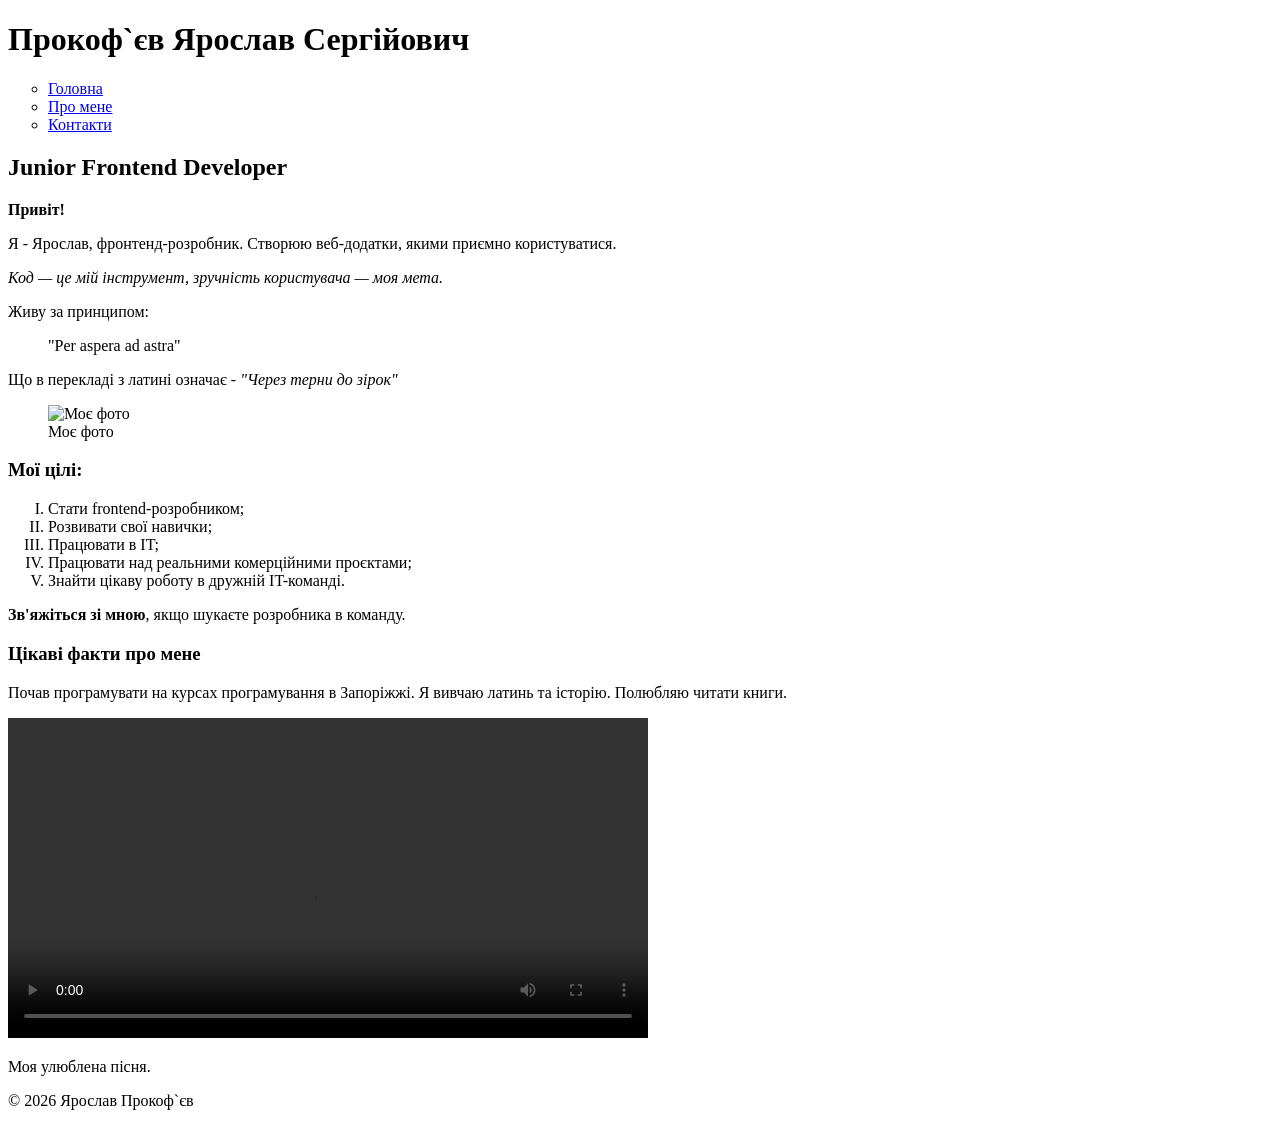
==== index.html @ f890ebc5 "feat: add video content in index.html" ====
<!DOCTYPE html>
<html lang="uk">
<head>
    <meta charset="UTF-8">
    <meta name="viewport" content="width=device-width, initial-scale=1.0">
    <title>Головна сторінка — Портфоліо</title>
</head>
<body>

<header>
    <h1>Прокоф`єв Ярослав Сергійович</h1>

    <nav>
        <ul type = "circle">
            <li><a href="index.html">Головна</a></li>
            <li><a href="aboutme.html">Про мене</a></li>
            <li><a href="contacts.html">Контакти</a></li>
        </ul>
    </nav>
</header>

<main>
    <section>
        <h2>Junior Frontend Developer</h2>
        <p><strong>Привіт!</strong></p> 
        <p>Я - Ярослав, фронтенд-розробник. Створюю веб-додатки, якими приємно користуватися.</p>
        <p><em>Код — це мій інструмент, зручність користувача — моя мета.</em></p>
        <p>Живу за принципом: </p>
        <blockquote>
            "Per aspera ad astra"
        </blockquote>
        <p>Що в перекладі з латині означає - <em>"Через терни до зірок"</em></p>

        <figure>
            <img src="images/avatar.png" alt="Моє фото" width="200">
            <figcaption>Моє фото</figcaption>
        </figure>

        <h3>Мої цілі:</h3>
        <ol type="I">
            <li>Стати frontend-розробником;</li>
            <li>Розвивати свої навички;</li>
            <li>Працювати в IT;</li>
            <li>Працювати над реальними комерційними проєктами;</li>
            <li>Знайти цікаву роботу в дружній IT-команді.</li>
        </ol>
    </section>

     <p><strong>Зв'яжіться зі мною</strong>, якщо шукаєте розробника в команду.</p>

    <aside>
        <h3>Цікаві факти про мене</h3>
        <p>Почав програмувати на курсах програмування в Запоріжжі. Я вивчаю латинь та історію. Полюбляю читати книги.</p>
        <video controls width="640">
        <source src="video/Music_video.mp4" type="video/mp4">
            Ваш браузер не підтримує відео.
        </video>
        <p>Моя улюблена пісня.</p>
    </aside>

</main>

<footer>
    <p>&copy; 2026 Ярослав Прокоф`єв</p>
</footer>

</body>
</html>
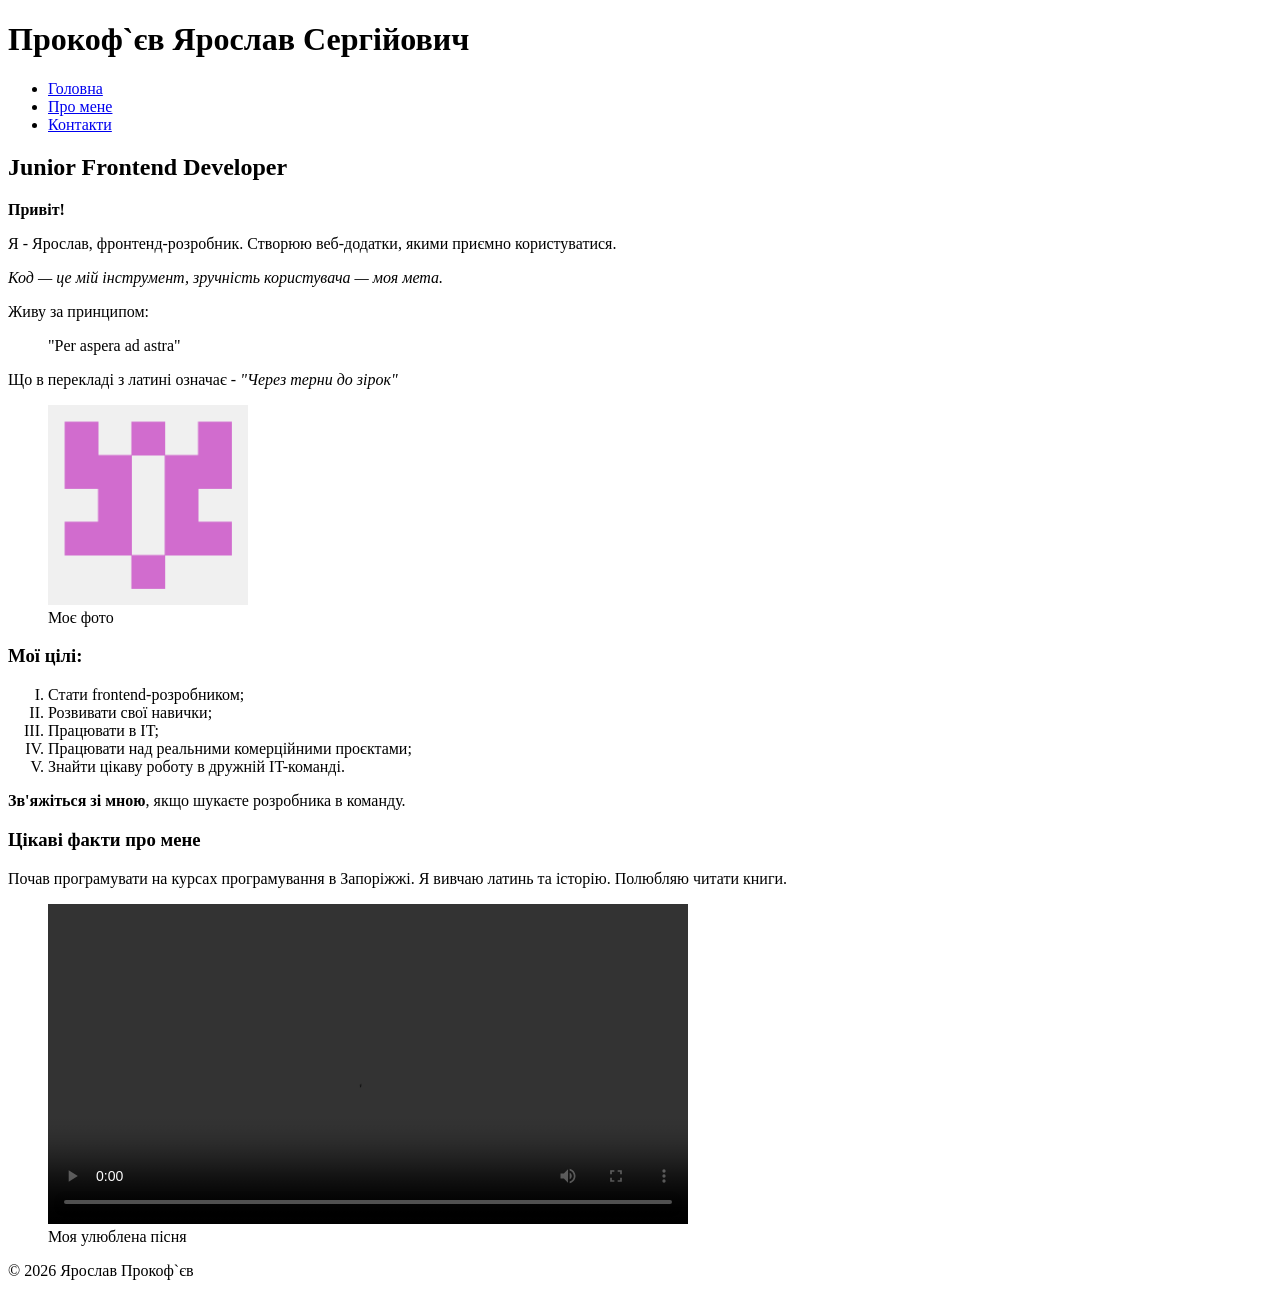
==== commit 64955b23: "first try" ====
--- a/index.html
+++ b/index.html
@@ -11,7 +11,7 @@
     <h1>Прокоф`єв Ярослав Сергійович</h1>
 
     <nav>
-        <ul type = "circle">
+        <ul>
             <li><a href="index.html">Головна</a></li>
             <li><a href="aboutme.html">Про мене</a></li>
             <li><a href="contacts.html">Контакти</a></li>
@@ -44,18 +44,20 @@
             <li>Працювати над реальними комерційними проєктами;</li>
             <li>Знайти цікаву роботу в дружній IT-команді.</li>
         </ol>
+
+        <p><strong>Зв'яжіться зі мною</strong>, якщо шукаєте розробника в команду.</p>
     </section>
-
-     <p><strong>Зв'яжіться зі мною</strong>, якщо шукаєте розробника в команду.</p>
 
     <aside>
         <h3>Цікаві факти про мене</h3>
         <p>Почав програмувати на курсах програмування в Запоріжжі. Я вивчаю латинь та історію. Полюбляю читати книги.</p>
+        <figure>
         <video controls width="640">
         <source src="video/Music_video.mp4" type="video/mp4">
             Ваш браузер не підтримує відео.
         </video>
-        <p>Моя улюблена пісня.</p>
+        <figcaption>Моя улюблена пісня</figcaption>
+        </figure>
     </aside>
 
 </main>
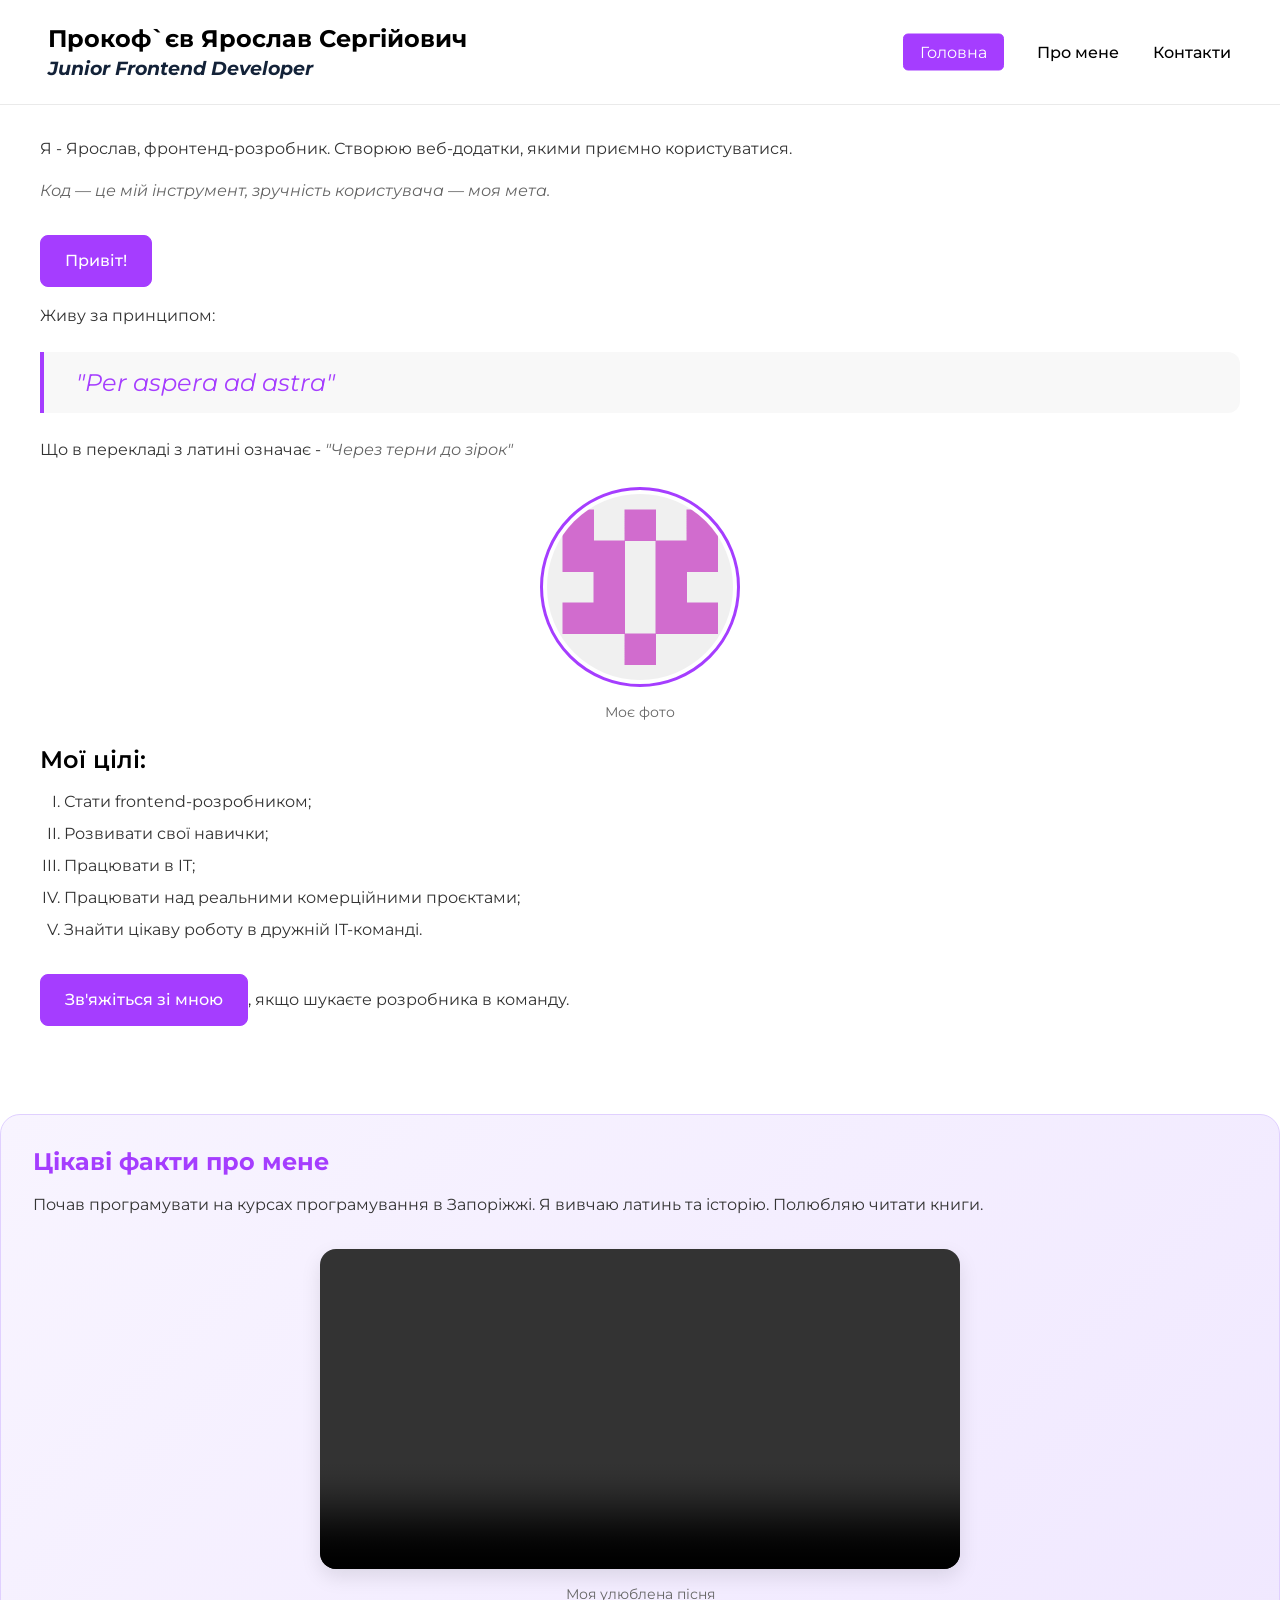
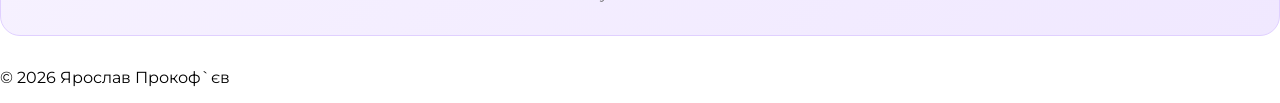
==== commit 63a38a26: "feat: in header add subtitle in gitignore add desktop.ini" ====
--- a/index.html
+++ b/index.html
@@ -4,15 +4,19 @@
     <meta charset="UTF-8">
     <meta name="viewport" content="width=device-width, initial-scale=1.0">
     <title>Головна сторінка — Портфоліо</title>
+    <link rel="stylesheet" href="style.css">
 </head>
 <body>
 
 <header>
-    <h1>Прокоф`єв Ярослав Сергійович</h1>
+    <div class="header_info">
+        <h1>Прокоф`єв Ярослав Сергійович</h1>
+        <h2>Junior Frontend Developer</h2>
+    </div>
 
     <nav>
         <ul>
-            <li><a href="index.html">Головна</a></li>
+            <li><a href="index.html" class="active">Головна</a></li>
             <li><a href="aboutme.html">Про мене</a></li>
             <li><a href="contacts.html">Контакти</a></li>
         </ul>
@@ -21,10 +25,9 @@
 
 <main>
     <section>
-        <h2>Junior Frontend Developer</h2>
-        <p><strong>Привіт!</strong></p> 
         <p>Я - Ярослав, фронтенд-розробник. Створюю веб-додатки, якими приємно користуватися.</p>
         <p><em>Код — це мій інструмент, зручність користувача — моя мета.</em></p>
+        <p><strong>Привіт!</strong></p> 
         <p>Живу за принципом: </p>
         <blockquote>
             "Per aspera ad astra"
--- a/style.css
+++ b/style.css
@@ -0,0 +1,270 @@
+@import url('https://fonts.googleapis.com/css2?family=Montserrat:ital,wght@0,100..900;1,100..900&display=swap');
+
+*,
+*::before,
+*::after {
+    box-sizing: border-box;
+}
+
+body {
+    margin: 0;
+    font-family: 'Montserrat', Arial, sans-serif;
+    background-color: rgb(255, 255, 255); 
+    color: hsl(0, 0%, 0%);
+    padding-top: 80px;
+}
+
+header {
+    position: fixed;
+    top: 0;
+    left: 0;
+    width: 100%;
+    z-index: 1000; 
+    
+    background-color: rgb(255, 255, 255);
+    border-bottom: 1px solid #eaeaea;
+    
+    display: flex;
+    justify-content: space-between;
+    align-items: center;
+    padding: 1.5rem 3rem;
+}
+
+.header_info {
+    display: flex;
+    flex-direction: column;
+}
+
+header h1 {
+    font-size: 1.5rem;
+    margin: 0;
+}
+
+header h2 {
+    font-size: 1.2rem;
+    font-style: italic;
+    margin: 0.2rem 0 0 0;
+    color: #132238;
+}
+
+nav {
+    flex: 1;
+    display: flex;
+    justify-content: flex-end;
+    position: absolute;
+    right: 3rem;
+    top: 50%;
+    transform: translateY(-50%);
+}
+
+nav ul {
+    list-style: none; 
+    margin: 0;
+    padding: 0;
+    display: flex;
+    gap: 2rem; 
+}
+
+nav > ul > li {
+    margin: 0;
+    padding: 0;
+}
+
+nav ul li a {
+    text-decoration: none;
+    color: #000000;
+    background-color: transparent;
+    border: 1px solid transparent;
+    padding: 0.75rem 1.25rem;
+    font-size: 1rem;
+    font-weight: 500;
+    padding: 0.5rem 0; 
+    display: inline-block;
+    position: relative;
+    transition: color 0.2s ease;
+}
+
+nav ul li a:link {
+    color: hsl(0, 0%, 0%);
+}
+
+nav ul li a:visited {
+    color: #333333;
+}
+
+nav ul li a:hover {
+    color: #A53DFF;
+}
+
+nav ul li a::after {
+    content: "";
+    position: absolute;
+    bottom: -2px;
+    left: 50%;
+    width: 0%;
+    height: 2px;
+    background-color: #A53DFF;
+    transition: all 0.3s ease;
+    transform: translateX(-50%);
+}
+
+nav ul li a:hover::after {
+    width: 100%;
+}
+
+nav ul li a.active {
+    font-weight: 400;
+    color: rgb(255, 255, 255);
+    background-color: #A53DFF;
+    border-color: #A53DFF;
+    border-radius: 5px;
+    padding: 0.5rem 1rem;
+
+}
+
+nav ul li a.active::after {
+    display: none;
+}
+
+nav ul li a.active:hover::after {
+    display: none;
+}
+
+nav ul li a:focus {
+    outline: 2px solid #A53DFF;
+    outline-offset: 4px;
+    border-radius: 5px;
+}
+
+section {
+    padding: 2.5rem;
+}
+section h2 {
+    margin: 0 0 1rem 0;
+    color: hsl(0%, 0%, 0%);
+}
+
+section h2 + p strong {
+    font-size: 1.2rem;
+    color: #A53DFF;
+}
+
+section p {
+    font-size: 1rem;
+    line-height: 1.6;
+    color: #333333;
+    margin-bottom: 1rem;
+}
+
+section p em {
+    color: #666666;
+}
+
+blockquote {
+    font-size: 1.5rem;
+    font-style: italic;
+    color: #A53DFF;
+    border-left: 4px solid #A53DFF;
+    padding: 1rem 0 1rem 2rem;
+    margin: 1.5rem 0;
+    background-color: #f8f8f8;
+    border-radius: 0 12px 12px 0;
+}
+
+figure {
+    margin: 1.5rem 0;
+    text-align: center;
+}
+
+figure img {
+    width: 200px;
+    height: 200px;
+    object-fit: cover;
+    border-radius: 50%;
+    border: 3px solid #A53DFF;
+    padding: 0.25rem;
+    background-color: rgb(255, 255, 255);
+    transition: transform 0.3s ease;
+}
+
+figure img:hover {
+    transform: scale(1.05);
+}
+
+figcaption {
+    margin-top: 0.75rem;
+    font-size: 0.875rem;
+    color: #666666;
+}
+
+section h3 {
+    font-size: 1.5rem;
+    font-weight: 600;
+    margin: 1.5rem 0 1rem 0;
+    color: hsl(0, 0%, 0%);
+}
+
+ol {
+    padding-left: 1.5rem;
+    margin: 1rem 0;
+}
+
+ol li {
+    margin-bottom: 0.5rem;
+    line-height: 1.5;
+    color: #333333;
+}
+
+section p strong a,
+section p strong {
+    display: inline-block;
+    background-color: #A53DFF;
+    color: rgb(255, 255, 255);
+    padding: 0.75rem 1.5rem;
+    border-radius: 8px;
+    text-decoration: none;
+    font-weight: 500;
+    margin-top: 1rem;
+    transition: all 0.3s ease;
+    border: 1px solid #A53DFF;
+}
+
+section p strong a:hover,
+section p strong:hover {
+    background-color: transparent;
+    color: #A53DFF;
+    cursor: pointer;
+}
+
+aside {
+    background: linear-gradient(135deg, #f8f4ff 0%, #f0e8ff 100%);
+    padding: 2rem;
+    border-radius: 20px;
+    margin: 2rem 0;
+    border: 1px solid #e0d0ff;
+}
+
+aside h3 {
+    font-size: 1.5rem;
+    font-weight: 700;
+    color: #A53DFF;
+    margin: 0 0 1rem 0;
+}
+
+aside p {
+    font-size: 1rem;
+    line-height: 1.6;
+    color: #333333;
+}
+
+aside video {
+    width: 100%;
+    max-width: 640px;
+    border-radius: 16px;
+    margin-top: 1rem;
+    box-shadow: 0 8px 20px rgba(0, 0, 0, 0.1);
+}
+
+aside figure {
+    margin: 1rem 0 0 0;
+}
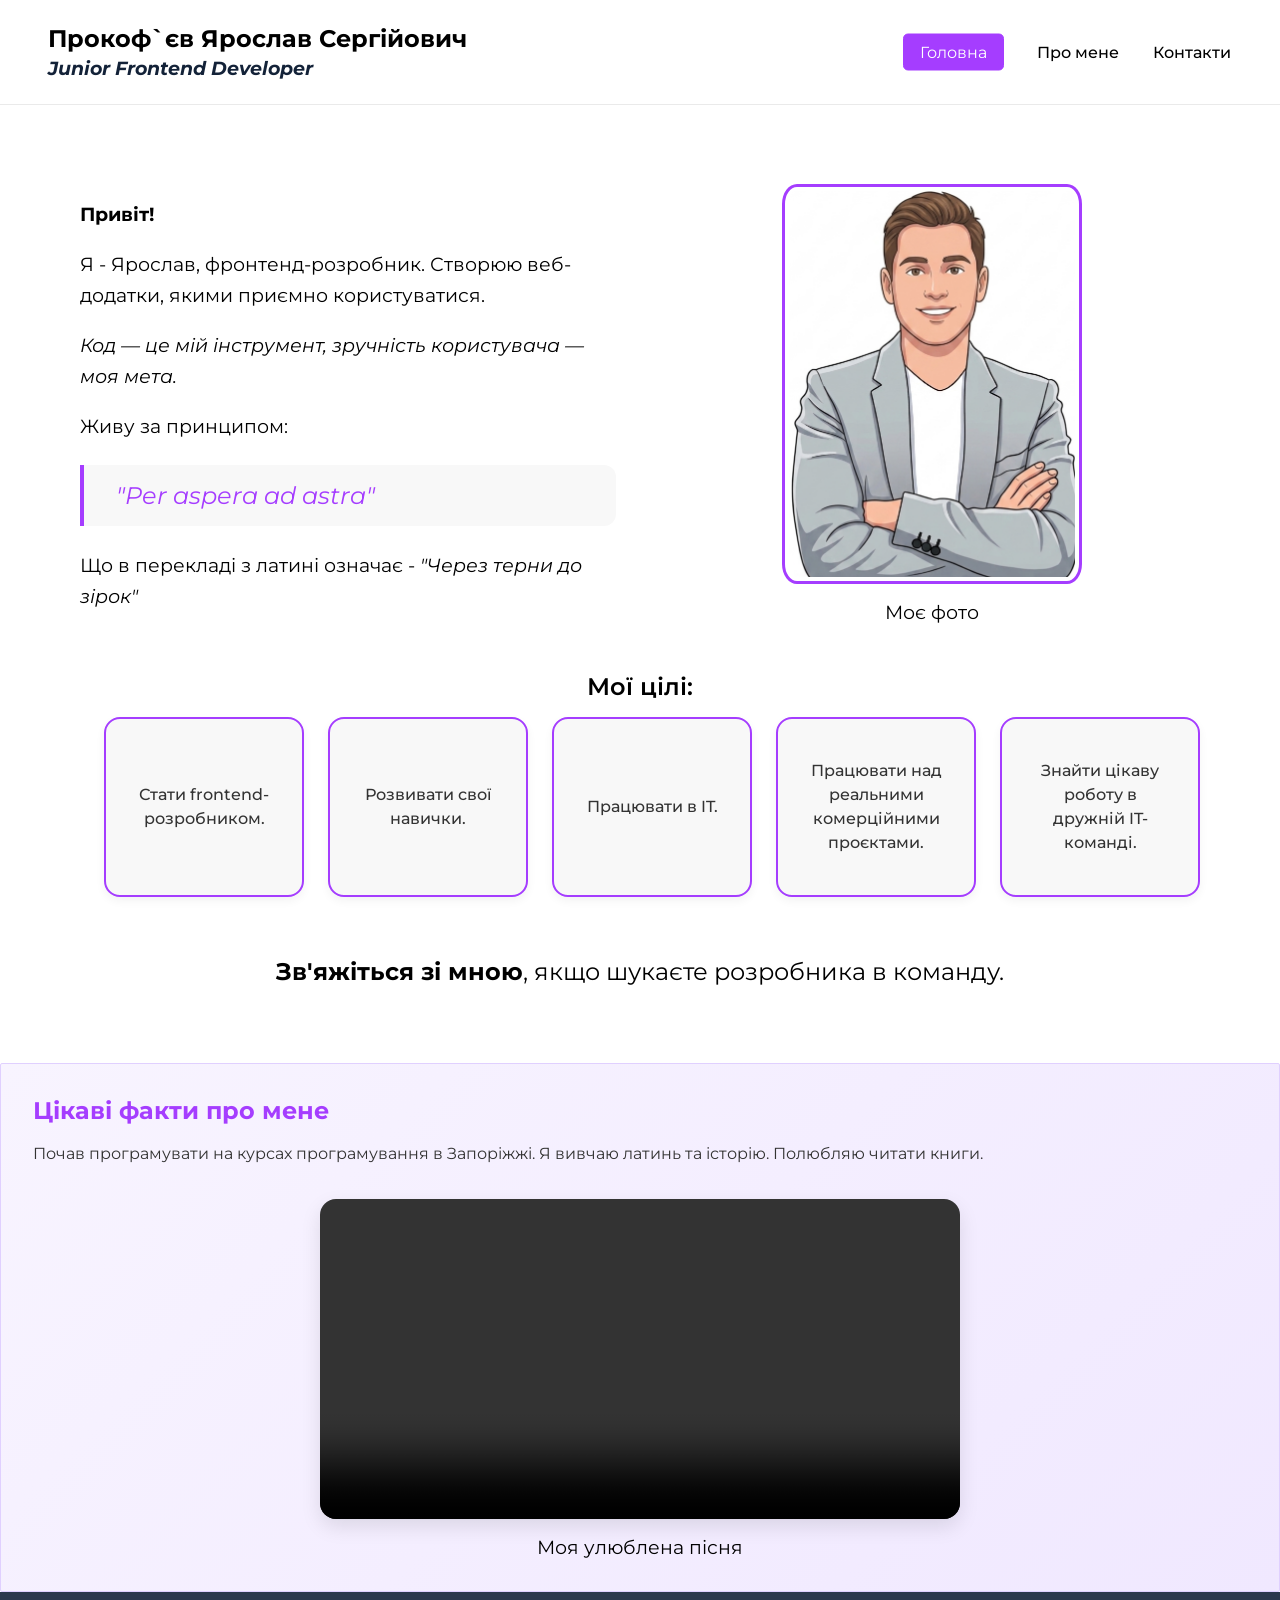
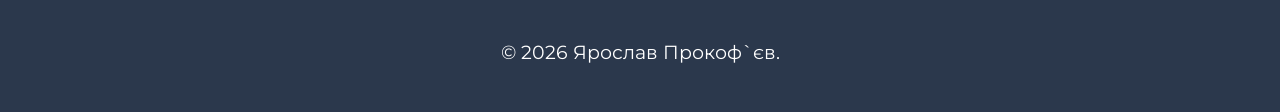
==== commit 983ecd7d: "feat: add footer and hero index.html" ====
--- a/index.html
+++ b/index.html
@@ -1,73 +1,79 @@
-<!DOCTYPE html>
-<html lang="uk">
-<head>
-    <meta charset="UTF-8">
-    <meta name="viewport" content="width=device-width, initial-scale=1.0">
-    <title>Головна сторінка — Портфоліо</title>
-    <link rel="stylesheet" href="style.css">
-</head>
-<body>
+    <!DOCTYPE html>
+    <html lang="uk">
+    <head>
+        <meta charset="UTF-8">
+        <meta name="viewport" content="width=device-width, initial-scale=1.0">
+        <title>Головна сторінка — Портфоліо</title>
+        <link rel="stylesheet" href="style.css">
+    </head>
+    <body>
 
-<header>
-    <div class="header_info">
-        <h1>Прокоф`єв Ярослав Сергійович</h1>
-        <h2>Junior Frontend Developer</h2>
-    </div>
+    <header>
+        <div class="header_info">
+            <h1>Прокоф`єв Ярослав Сергійович</h1>
+            <h2>Junior Frontend Developer</h2>
+        </div>
 
-    <nav>
-        <ul>
-            <li><a href="index.html" class="active">Головна</a></li>
-            <li><a href="aboutme.html">Про мене</a></li>
-            <li><a href="contacts.html">Контакти</a></li>
-        </ul>
-    </nav>
-</header>
+        <nav>
+            <ul>
+                <li><a href="index.html" class="active">Головна</a></li>
+                <li><a href="aboutme.html">Про мене</a></li>
+                <li><a href="contacts.html">Контакти</a></li>
+            </ul>
+        </nav>
+    </header>
 
-<main>
-    <section>
-        <p>Я - Ярослав, фронтенд-розробник. Створюю веб-додатки, якими приємно користуватися.</p>
-        <p><em>Код — це мій інструмент, зручність користувача — моя мета.</em></p>
-        <p><strong>Привіт!</strong></p> 
-        <p>Живу за принципом: </p>
-        <blockquote>
-            "Per aspera ad astra"
-        </blockquote>
-        <p>Що в перекладі з латині означає - <em>"Через терни до зірок"</em></p>
+    <main>
+        <section class="home-page">
+            <div class="section-content">
+                <div class="text-content">
+                    <p><strong>Привіт!</strong></p> 
+                    <p>Я - Ярослав, фронтенд-розробник. Створюю веб-додатки, якими приємно користуватися.</p>
+                    <p><em>Код — це мій інструмент, зручність користувача — моя мета.</em></p>
+                    <p>Живу за принципом: </p>
+                    <blockquote>
+                        "Per aspera ad astra"
+                    </blockquote>
+                    <p>Що в перекладі з латині означає - <em>"Через терни до зірок"</em></p>
+                </div>
 
-        <figure>
-            <img src="images/avatar.png" alt="Моє фото" width="200">
-            <figcaption>Моє фото</figcaption>
-        </figure>
+            <div class="image-content">
+                <figure>
+                    <img src="images/avatar.png" alt="Моє фото">
+                    <figcaption>Моє фото</figcaption>
+                </figure>
+            </div>
+        </div>
 
-        <h3>Мої цілі:</h3>
-        <ol type="I">
-            <li>Стати frontend-розробником;</li>
-            <li>Розвивати свої навички;</li>
-            <li>Працювати в IT;</li>
-            <li>Працювати над реальними комерційними проєктами;</li>
-            <li>Знайти цікаву роботу в дружній IT-команді.</li>
-        </ol>
+            <h3>Мої цілі:</h3>
+            <ol type="I">
+                <li>Стати frontend-розробником.</li>
+                <li>Розвивати свої навички.</li>
+                <li>Працювати в IT.</li>
+                <li>Працювати над реальними комерційними проєктами.</li>
+                <li>Знайти цікаву роботу в дружній IT-команді.</li>
+            </ol>
 
-        <p><strong>Зв'яжіться зі мною</strong>, якщо шукаєте розробника в команду.</p>
-    </section>
+            <p id="contact_button"><strong>Зв'яжіться зі мною</strong>, якщо шукаєте розробника в команду.</p>
+        </section>
 
-    <aside>
-        <h3>Цікаві факти про мене</h3>
-        <p>Почав програмувати на курсах програмування в Запоріжжі. Я вивчаю латинь та історію. Полюбляю читати книги.</p>
-        <figure>
-        <video controls width="640">
-        <source src="video/Music_video.mp4" type="video/mp4">
-            Ваш браузер не підтримує відео.
-        </video>
-        <figcaption>Моя улюблена пісня</figcaption>
-        </figure>
-    </aside>
+        <aside>
+            <h3>Цікаві факти про мене</h3>
+            <p>Почав програмувати на курсах програмування в Запоріжжі. Я вивчаю латинь та історію. Полюбляю читати книги.</p>
+            <figure>
+            <video controls width="640">
+                <source src="video/Music_video.mp4" type="video/mp4">
+                    Ваш браузер не підтримує відео.
+            </video>
+            <figcaption>Моя улюблена пісня</figcaption>
+            </figure>
+        </aside>
 
-</main>
+    </main>
 
-<footer>
-    <p>&copy; 2026 Ярослав Прокоф`єв</p>
-</footer>
+    <footer>
+        <p>&copy; 2026 Ярослав Прокоф`єв.</p>
+    </footer>
 
-</body>
-</html>+    </body>
+    </html>
--- a/style.css
+++ b/style.css
@@ -1,3 +1,4 @@
+/* ===== Загальні стилі ===== */
 @import url('https://fonts.googleapis.com/css2?family=Montserrat:ital,wght@0,100..900;1,100..900&display=swap');
 
 *,
@@ -12,27 +13,22 @@
     background-color: rgb(255, 255, 255); 
     color: hsl(0, 0%, 0%);
     padding-top: 80px;
-}
-
+    
+}
+
+/* ===== Хедер та навігація ===== */
 header {
     position: fixed;
     top: 0;
     left: 0;
     width: 100%;
     z-index: 1000; 
-    
     background-color: rgb(255, 255, 255);
     border-bottom: 1px solid #eaeaea;
-    
     display: flex;
     justify-content: space-between;
     align-items: center;
     padding: 1.5rem 3rem;
-}
-
-.header_info {
-    display: flex;
-    flex-direction: column;
 }
 
 header h1 {
@@ -72,7 +68,7 @@
 
 nav ul li a {
     text-decoration: none;
-    color: #000000;
+    color: hsl(0, 0%, 0%);
     background-color: transparent;
     border: 1px solid transparent;
     padding: 0.75rem 1.25rem;
@@ -94,6 +90,20 @@
 
 nav ul li a:hover {
     color: #A53DFF;
+}
+
+nav ul li a:active {
+    color: #7a2bc4;
+    transform: scale(0.98);
+}
+
+nav ul li a.active {
+    font-weight: 400;
+    color: rgb(255, 255, 255);
+    background-color: #A53DFF;
+    border-color: #A53DFF;
+    border-radius: 5px;
+    padding: 0.5rem 1rem;
 }
 
 nav ul li a::after {
@@ -112,16 +122,6 @@
     width: 100%;
 }
 
-nav ul li a.active {
-    font-weight: 400;
-    color: rgb(255, 255, 255);
-    background-color: #A53DFF;
-    border-color: #A53DFF;
-    border-radius: 5px;
-    padding: 0.5rem 1rem;
-
-}
-
 nav ul li a.active::after {
     display: none;
 }
@@ -136,28 +136,103 @@
     border-radius: 5px;
 }
 
+/* ===== Головна секція ===== */
 section {
     padding: 2.5rem;
 }
+
 section h2 {
     margin: 0 0 1rem 0;
     color: hsl(0%, 0%, 0%);
 }
 
-section h2 + p strong {
+section h3 {
+    text-align: center;
+    font-size: 2rem;
+    margin-bottom: 2rem;
+}
+
+/* ===== Головна сторінка ===== */
+.home-page{
+    max-width: 1200px;
+    margin: 0 auto;
+    padding: 5rem 2.5rem 2.5rem 2.5rem;
+}
+
+.section-content {
+    display: flex;
+    flex-wrap: wrap;
+    align-items: center;
+    gap: 3rem;
+}
+
+.text-content {
+    flex: 1;
+    min-width: 280px;
+}
+
+.image-content {
+    flex: 1;
+    min-width: 280px;
+    text-align: center;
+}
+
+figure figcaption{
+    color: hsl(0, 0%, 0%);
     font-size: 1.2rem;
-    color: #A53DFF;
+}
+
+ol {
+    display: flex;
+    flex-wrap: wrap;
+    justify-content: center;
+    gap: 1.5rem;
+    list-style: none;
+    padding: 0;
+    margin: 2rem 0;
+}
+
+ol li {
+    background-color: rgb(248, 248, 248);
+    border: 2px solid #A53DFF;
+    border-radius: 16px;
+    padding: 1.5rem;
+    width: 200px;
+    min-height: 180px;
+    display: flex;
+    align-items: center;
+    justify-content: center;
+    text-align: center;
+    font-weight: 500;
+    color: hsl(0%, 0%, 0%);;
+    transition: all 0.3s ease;
+    box-shadow: 0 4px 10px rgb(0, 0, 0, 0.05);
+}
+
+ol li:hover {
+    background-color: #A53DFF;
+    color: rgb(255, 255, 255);
+    transform: translateY(-5px);
+    box-shadow: 0 8px 20px rgba(165, 61, 255, 0.3);
+}
+
+#contact_button{
+    display: block;
+    font-size: 1.5rem;
+    text-align: center;
+    width: fit-content;
+    margin: 3rem auto 0 auto;
 }
 
 section p {
-    font-size: 1rem;
+    font-size: 1.2rem;
     line-height: 1.6;
-    color: #333333;
+    color: hsl(0%, 0%, 0%);;
     margin-bottom: 1rem;
 }
 
 section p em {
-    color: #666666;
+    color: #000000;
 }
 
 blockquote {
@@ -177,10 +252,10 @@
 }
 
 figure img {
-    width: 200px;
-    height: 200px;
+    width: 300px;
+    height: 400px;
     object-fit: cover;
-    border-radius: 50%;
+    border-radius: 5%;
     border: 3px solid #A53DFF;
     padding: 0.25rem;
     background-color: rgb(255, 255, 255);
@@ -194,7 +269,7 @@
 figcaption {
     margin-top: 0.75rem;
     font-size: 0.875rem;
-    color: #666666;
+    color: hsl(0%, 0%, 0%);;
 }
 
 section h3 {
@@ -213,20 +288,6 @@
     margin-bottom: 0.5rem;
     line-height: 1.5;
     color: #333333;
-}
-
-section p strong a,
-section p strong {
-    display: inline-block;
-    background-color: #A53DFF;
-    color: rgb(255, 255, 255);
-    padding: 0.75rem 1.5rem;
-    border-radius: 8px;
-    text-decoration: none;
-    font-weight: 500;
-    margin-top: 1rem;
-    transition: all 0.3s ease;
-    border: 1px solid #A53DFF;
 }
 
 section p strong a:hover,
@@ -239,8 +300,8 @@
 aside {
     background: linear-gradient(135deg, #f8f4ff 0%, #f0e8ff 100%);
     padding: 2rem;
-    border-radius: 20px;
-    margin: 2rem 0;
+    border-radius: 2px;
+    margin: 2rem 0 0 0;
     border: 1px solid #e0d0ff;
 }
 
@@ -268,3 +329,22 @@
 aside figure {
     margin: 1rem 0 0 0;
 }
+
+/* ===== Футер ===== */
+footer {
+    background-color: #2B384C;
+    padding: 3rem 3rem;
+    margin-top: auto;
+    text-align: center;
+}
+
+footer p {
+    margin: 0;
+    font-size: 1.2rem;
+    color: rgb(255, 255, 255);
+}
+
+footer p:hover {
+    color: #b462fc;
+    transition: color 0.3s;
+}
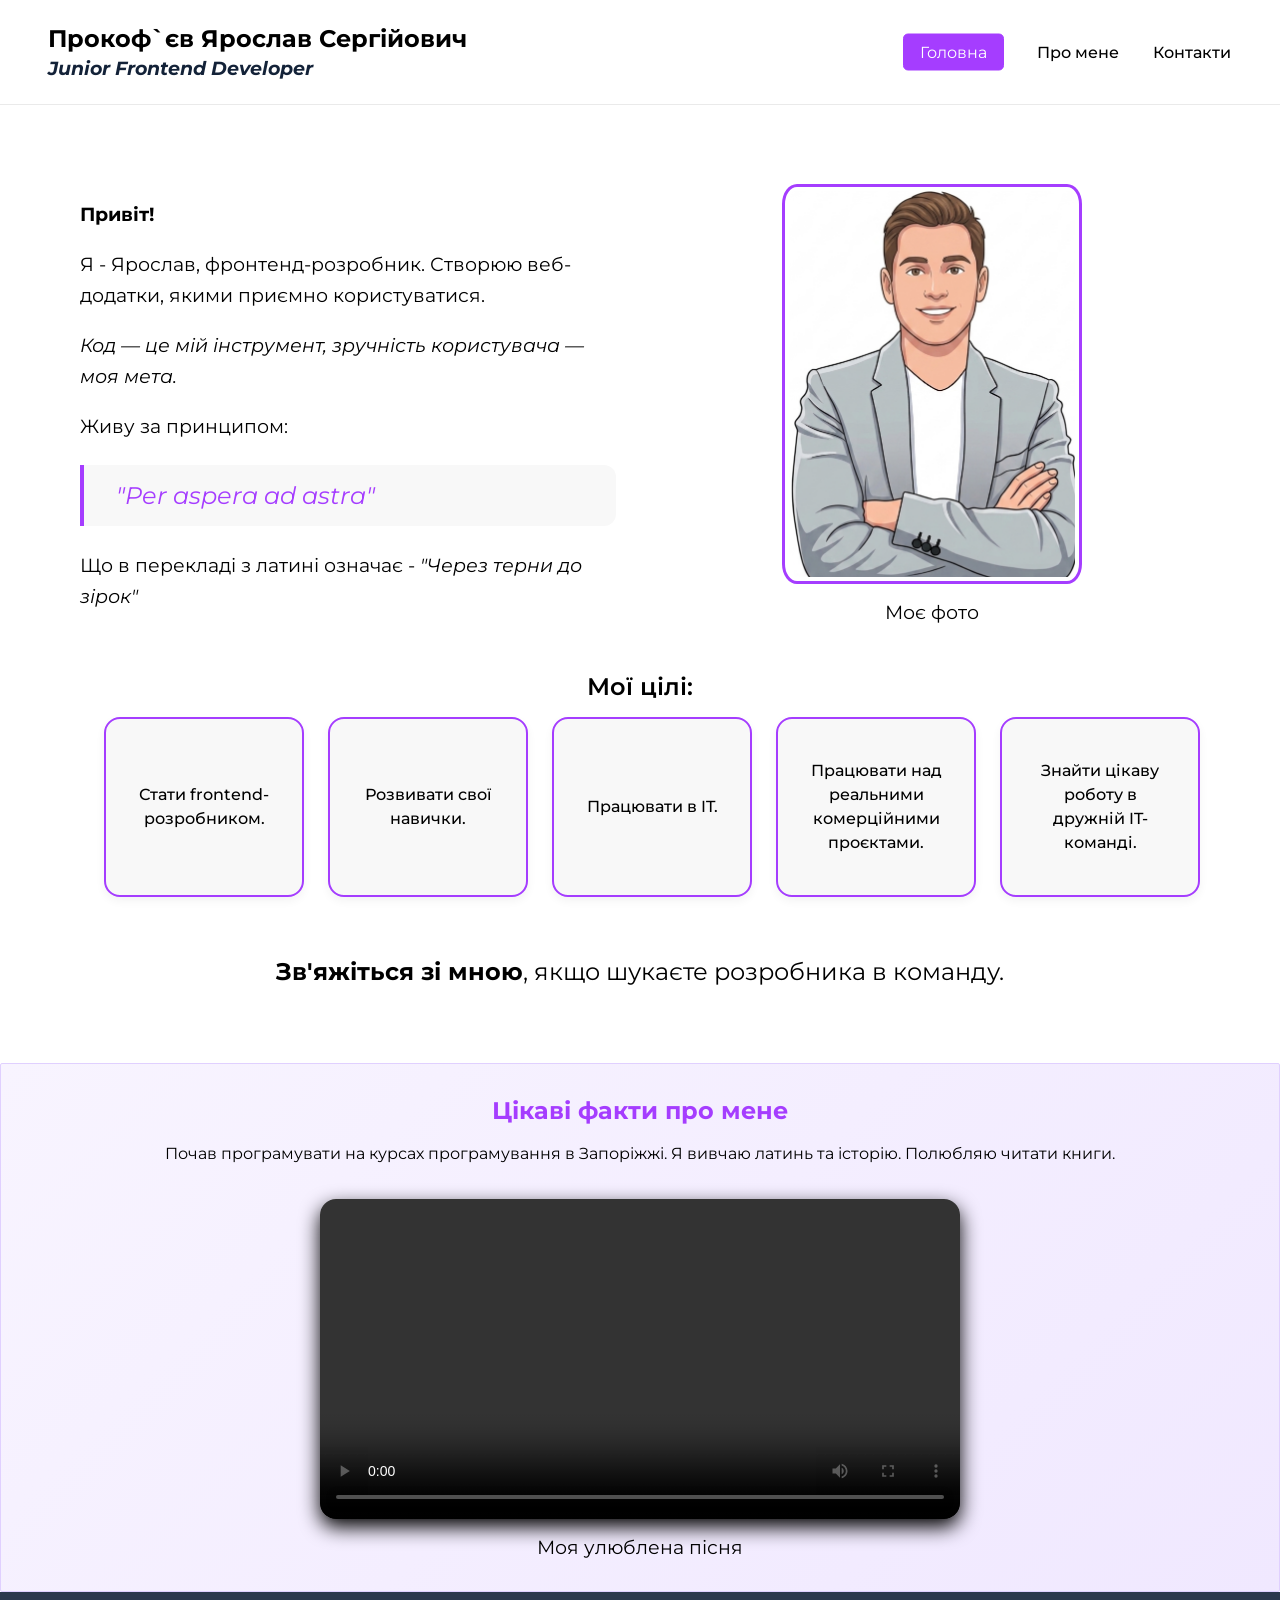
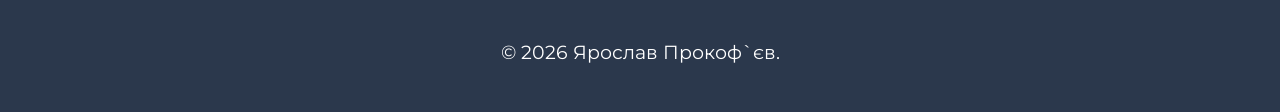
==== commit 889d4c5b: "feat: min fix" ====
--- a/index.html
+++ b/index.html
@@ -34,7 +34,7 @@
                     <blockquote>
                         "Per aspera ad astra"
                     </blockquote>
-                    <p>Що в перекладі з латині означає - <em>"Через терни до зірок"</em></p>
+                <p>Що в перекладі з латині означає - <em>"Через терни до зірок"</em></p>
                 </div>
 
             <div class="image-content">
@@ -62,8 +62,8 @@
             <p>Почав програмувати на курсах програмування в Запоріжжі. Я вивчаю латинь та історію. Полюбляю читати книги.</p>
             <figure>
             <video controls width="640">
-                <source src="video/Music_video.mp4" type="video/mp4">
-                    Ваш браузер не підтримує відео.
+            <source src="video/Music_video.mp4" type="video/mp4">
+                Ваш браузер не підтримує відео.
             </video>
             <figcaption>Моя улюблена пісня</figcaption>
             </figure>
--- a/style.css
+++ b/style.css
@@ -9,11 +9,11 @@
 
 body {
     margin: 0;
+    padding: 0;
     font-family: 'Montserrat', Arial, sans-serif;
     background-color: rgb(255, 255, 255); 
     color: hsl(0, 0%, 0%);
     padding-top: 80px;
-    
 }
 
 /* ===== Хедер та навігація ===== */
@@ -85,7 +85,7 @@
 }
 
 nav ul li a:visited {
-    color: #333333;
+    color: hsl(0, 0%, 0%);
 }
 
 nav ul li a:hover {
@@ -287,7 +287,7 @@
 ol li {
     margin-bottom: 0.5rem;
     line-height: 1.5;
-    color: #333333;
+    color: hsl(0, 0%, 0%);
 }
 
 section p strong a:hover,
@@ -300,6 +300,7 @@
 aside {
     background: linear-gradient(135deg, #f8f4ff 0%, #f0e8ff 100%);
     padding: 2rem;
+    text-align: center;
     border-radius: 2px;
     margin: 2rem 0 0 0;
     border: 1px solid #e0d0ff;
@@ -315,7 +316,7 @@
 aside p {
     font-size: 1rem;
     line-height: 1.6;
-    color: #333333;
+    color: hsl(0, 0%, 0%);
 }
 
 aside video {
@@ -323,11 +324,240 @@
     max-width: 640px;
     border-radius: 16px;
     margin-top: 1rem;
-    box-shadow: 0 8px 20px rgba(0, 0, 0, 0.1);
+    box-shadow: 0 8px 20px hsl(0, 0%, 0%);
 }
 
 aside figure {
     margin: 1rem 0 0 0;
+}
+
+/* ===== Таблиця ===== */
+table {
+    width: 100%;
+    border-collapse: collapse; 
+    margin: 1.5rem 0;
+    font-size: 1rem;
+    text-align: center;
+    border-radius: 10px;
+    overflow-x: auto;
+}
+
+th, td {
+    border: 1px solid #e0d0ff;
+    padding: 1rem 1.2rem;
+}
+
+th {
+    background-color: #A53DFF; 
+    color: rgb(255, 255, 255);
+    font-weight: 700;
+    font-size: 1.1rem;
+    text-align: center;
+    letter-spacing: 0.5px;
+}
+
+td {
+    color: hsl(0, 0%, 0%);
+    background-color: rgb(255, 255, 255);
+}
+
+tbody tr:nth-child(even) td {
+    background-color: #f8f4ff; 
+}
+
+tbody tr:nth-child(odd) td {
+    background-color: rgb(255, 255, 255); 
+}
+
+tbody tr:hover td {
+    background-color: #e0d0ff; 
+    cursor: pointer;
+}
+
+table caption {
+    font-size: 1.3rem;
+    font-weight: 600;
+    color: hsl(0, 0%, 0%);
+    margin-bottom: 1rem;
+    text-align: center;
+}
+
+#example_project_photo{
+    width: 600;
+    height: 600;
+    object-fit: cover;
+    border-radius: 5%;
+    border: 2px solid hsl(0, 0%, 0%);
+    padding: 0.25rem;
+    background-color: rgb(255, 255, 255);
+}
+
+#example_project_photo:hover{
+    transform: scale(1.4);
+}
+
+dl {
+    background-color: #f1eef5;
+    border-radius: 16px;
+    padding: 1.5rem;
+    margin: 1.5rem 0;
+}
+
+dt {
+    font-weight: 700;
+    color: #A53DFF;
+    font-size: 1.2rem;
+    margin-top: 1rem;
+    margin-bottom: 0.5rem;
+}
+
+dt:first-of-type {
+    margin-top: 0;
+}
+
+dd {
+    color: hsl(0, 0%, 0%);
+    font-size: 1rem;
+    margin-left: 1.5rem;
+    margin-bottom: 0.5rem;
+    padding-left: 0.5rem;
+    border-left: 2px solid #A53DFF;
+}
+
+/* ===== Форма ===== */
+form {
+    max-width: 900px;
+    margin: 0 auto;
+    padding: 3rem;
+}
+
+form section {
+    background: linear-gradient(135deg, #b15ff9 0%, #7a2bc4 100%);
+    border-radius: 20px;
+    padding: 2rem;
+    margin-bottom: 2rem;
+    color: rgb(255, 255, 255);
+    text-align: center;
+}
+
+form section h2 {
+    color: rgb(255, 255, 255);
+    font-size: 2rem;
+    margin-bottom: 0rem;
+}
+
+form section h3{
+    color: rgb(255, 255, 255);
+}
+
+form section p {
+    color: hsl(0, 0%, 0%);
+    font-size: 1.2rem;
+}
+
+form section a {
+    color: rgb(255, 255, 255);
+    text-decoration: none;    
+    font-weight: 500;
+}
+
+form section a:hover {
+    border-bottom-color: rgb(255, 255, 255);
+}
+
+form section {
+    background-color: rgb(255, 255, 255);
+    border-radius: 20px;
+    padding: 2rem;
+}
+
+.form-row {
+    display: flex;
+    gap: 1.5rem;
+    margin-bottom: 1.5rem;
+    flex-wrap: wrap;
+}
+
+.form-group {
+    flex: 1;
+    min-width: 200px;
+}
+
+label {
+    font-weight: 700;
+    color: hsl(0, 0%, 0%);
+    font-size: 0.9rem;
+}
+
+label .required {
+    color: #A53DFF;
+}
+
+input, select, textarea {
+    width: 100%;
+    padding: 0.9rem 1rem;
+    border: 1px solid #e0d0ff;
+    border-radius: 12px;
+    font-family: 'Montserrat', Arial, sans-serif;
+    font-size: 1rem;
+    transition: all 0.2s ease;
+    background-color: #f8f9fa;
+}
+
+input:focus, select:focus, textarea:focus {
+    outline: none;
+    border-color: #A53DFF;
+    background-color: rgb(255, 255, 255);
+    box-shadow: 0 0 0 3px rgba(165, 61, 255, 0.1);
+}
+
+input[type="radio"]{
+    width: auto !important;
+    height: auto !important;
+}
+
+textarea {
+    resize: vertical;
+    min-height: 120px;
+}
+
+button[type="submit"] {
+    background-color: #A53DFF;
+    color: rgb(255, 255, 255);
+    padding: 1rem 2rem;
+    border: none;
+    border-radius: 12px;
+    font-size: 1rem;
+    font-weight: 600;
+    cursor: pointer;
+    width: 100%;
+}
+
+.checkbox-wrapper {
+    display: flex;
+    .checkbox-wrapper input[type="checkbox"] {
+    width: 18px;
+    height: 18px;
+    margin: 0;
+    cursor: pointer;
+}
+
+.checkbox-wrapper span {
+    font-size: 0.9rem;
+    color: hsl(0, 0%, 0%);
+    cursor: pointer;
+}
+    align-items: center;
+    gap: 0.5rem;
+    cursor: pointer;
+}
+
+.checkbox-wrapper input[type="checkbox"] {
+    width: 18px;
+    height: 18px;
+    margin: 0;
+    cursor: pointer;
+    accent-color: #A53DFF;
 }
 
 /* ===== Футер ===== */
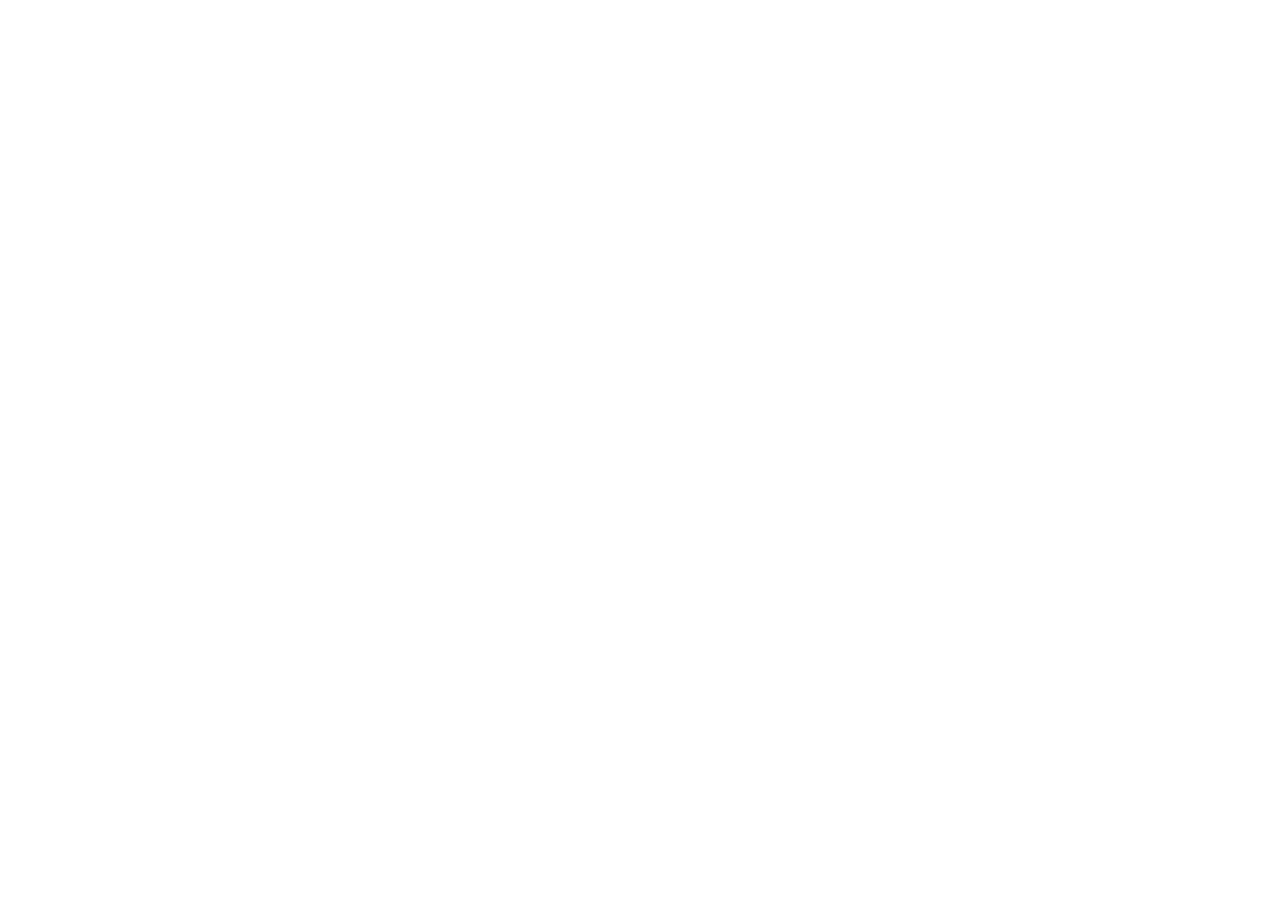
==== commit a828cebd: "feat: first ex" ====
--- a/index.html
+++ b/index.html
@@ -1,79 +1,12 @@
-    <!DOCTYPE html>
+  <!DOCTYPE html>
     <html lang="uk">
     <head>
         <meta charset="UTF-8">
         <meta name="viewport" content="width=device-width, initial-scale=1.0">
-        <title>Головна сторінка — Портфоліо</title>
-        <link rel="stylesheet" href="style.css">
+        <title>Головна сторінка - Лабораторна робота №4</title>
     </head>
     <body>
 
-    <header>
-        <div class="header_info">
-            <h1>Прокоф`єв Ярослав Сергійович</h1>
-            <h2>Junior Frontend Developer</h2>
-        </div>
-
-        <nav>
-            <ul>
-                <li><a href="index.html" class="active">Головна</a></li>
-                <li><a href="aboutme.html">Про мене</a></li>
-                <li><a href="contacts.html">Контакти</a></li>
-            </ul>
-        </nav>
-    </header>
-
-    <main>
-        <section class="home-page">
-            <div class="section-content">
-                <div class="text-content">
-                    <p><strong>Привіт!</strong></p> 
-                    <p>Я - Ярослав, фронтенд-розробник. Створюю веб-додатки, якими приємно користуватися.</p>
-                    <p><em>Код — це мій інструмент, зручність користувача — моя мета.</em></p>
-                    <p>Живу за принципом: </p>
-                    <blockquote>
-                        "Per aspera ad astra"
-                    </blockquote>
-                <p>Що в перекладі з латині означає - <em>"Через терни до зірок"</em></p>
-                </div>
-
-            <div class="image-content">
-                <figure>
-                    <img src="images/avatar.png" alt="Моє фото">
-                    <figcaption>Моє фото</figcaption>
-                </figure>
-            </div>
-        </div>
-
-            <h3>Мої цілі:</h3>
-            <ol type="I">
-                <li>Стати frontend-розробником.</li>
-                <li>Розвивати свої навички.</li>
-                <li>Працювати в IT.</li>
-                <li>Працювати над реальними комерційними проєктами.</li>
-                <li>Знайти цікаву роботу в дружній IT-команді.</li>
-            </ol>
-
-            <p id="contact_button"><strong>Зв'яжіться зі мною</strong>, якщо шукаєте розробника в команду.</p>
-        </section>
-
-        <aside>
-            <h3>Цікаві факти про мене</h3>
-            <p>Почав програмувати на курсах програмування в Запоріжжі. Я вивчаю латинь та історію. Полюбляю читати книги.</p>
-            <figure>
-            <video controls width="640">
-            <source src="video/Music_video.mp4" type="video/mp4">
-                Ваш браузер не підтримує відео.
-            </video>
-            <figcaption>Моя улюблена пісня</figcaption>
-            </figure>
-        </aside>
-
-    </main>
-
-    <footer>
-        <p>&copy; 2026 Ярослав Прокоф`єв.</p>
-    </footer>
-
+    <script src="script.js"></script>
     </body>
     </html>
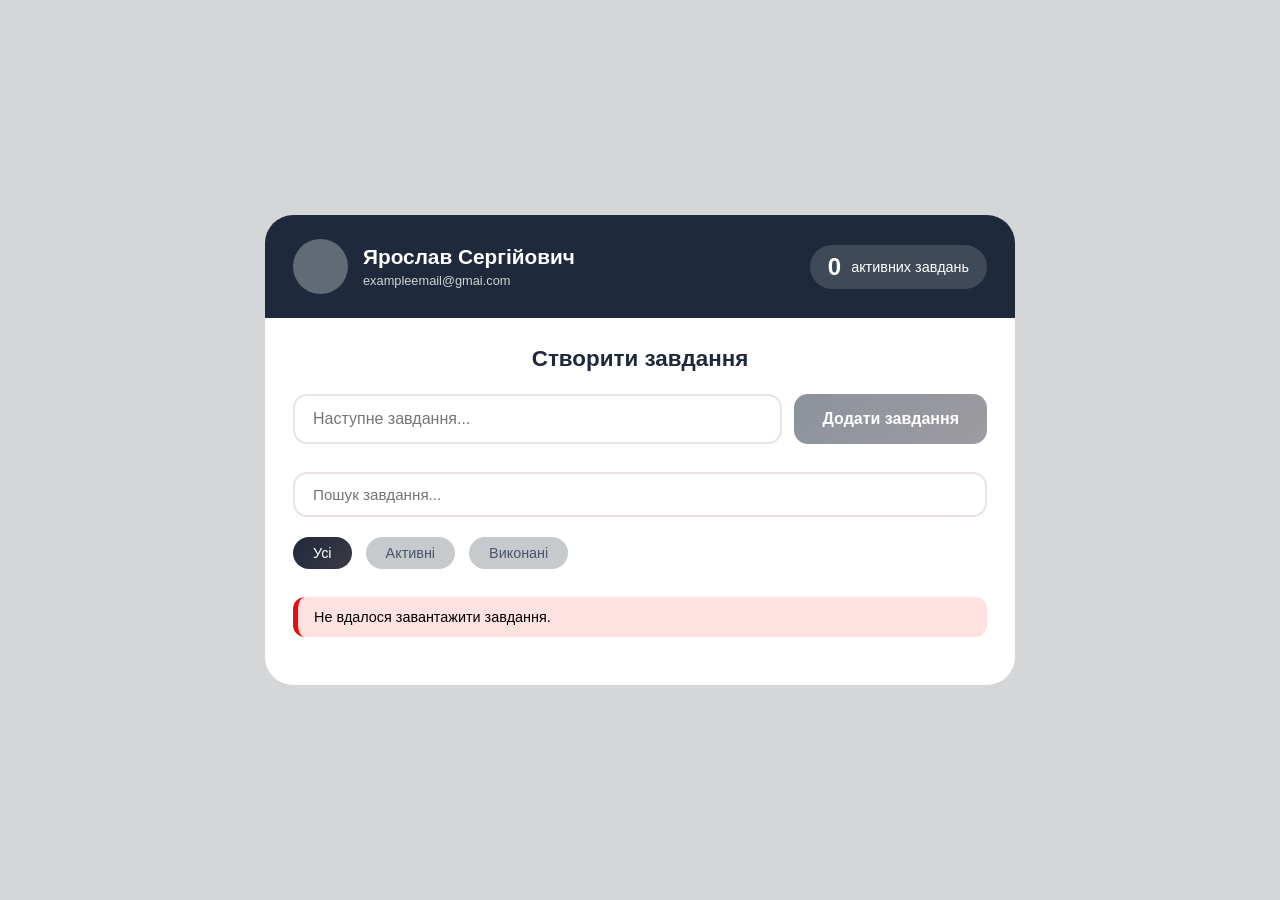
==== commit d5009e4f: "feat: full lab5" ====
--- a/index.html
+++ b/index.html
@@ -1,12 +1,74 @@
-  <!DOCTYPE html>
-    <html lang="uk">
-    <head>
-        <meta charset="UTF-8">
-        <meta name="viewport" content="width=device-width, initial-scale=1.0">
-        <title>Головна сторінка - Лабораторна робота №4</title>
-    </head>
-    <body>
+<!DOCTYPE html>
+<html lang="uk">
+<head>
+    <meta charset="UTF-8">
+    <meta name="viewport" content="width=device-width, initial-scale=1.0">
+    <title>Lab5 - Todo list</title>
+    <link rel="stylesheet" href="style.css">
+</head>
+
+<body>
+    <div class="app-container">
+      <!-- Хедер -->
+        <div class="user-header">
+            <div class="user-info">
+                <div class="user-avatar"></div>
+                <div class="user-details">
+                    <h2 id="user-name"></h2>
+                    <p id="user-email"></p>
+                </div>
+            </div>
+            <div class="task-stats">
+                <span id="active-count">0</span> активних завдань
+            </div>
+        </div>
+
+        <!-- Основний контент -->
+        <div class="main-content">
+            <!-- Форма нового завдання -->
+            <div class="add-task-section">
+                <h3>Створити завдання</h3>
+                <form id="task-form">
+                    <div class="input-group">
+                        <input type="text" id="task-input" placeholder="Наступне завдання..." autocomplete="off">
+                        <button type="submit" id="add-button" disabled>Додати завдання</button>
+                    </div>
+                </form>
+            </div>
+
+            <!-- Пошук та фільтр -->
+            <div class="search-filter-section">
+                <div class="search-box">
+                    <input type="text" id="search-input"  placeholder="Пошук завдання..."  autocomplete="off">
+                </div>
+                
+                <div class="filter-buttons">
+                    <button class="filter-btn active" data-filter="all">Усі</button>
+                    <button class="filter-btn" data-filter="active">Активні</button>
+                    <button class="filter-btn" data-filter="completed">Виконані</button>
+                </div>
+            </div>
+
+            <div id="loader" class="loader hidden">
+                <div class="spinner"></div>
+                <span>Завантаження</span>
+            </div>
+
+            <!-- error -->
+            <div id="error-message" class="error-message hidden"></div>
+
+            <!-- Список завдань -->
+            <ul id="task-list" class="task-list">
+            </ul>
+
+            <!-- Порожній стан -->
+            <div id="empty-state" class="empty-state hidden">
+                <p>Немає завдань</p>
+                <small>Додайте нове завдання</small>
+            </div>
+        </div>
+    </div>
 
     <script src="script.js"></script>
-    </body>
-    </html>+</body>
+</html>
--- a/style.css
+++ b/style.css
@@ -0,0 +1,335 @@
+/* ===== Глобальні-начальні стилі ===== */
+* {
+    margin: 0;
+    padding: 0;
+    box-sizing: border-box;
+}
+
+/* ===== Тіло ===== */
+body {
+    background-color: #d5d6d8;
+    min-height: 100vh;
+    display: flex;
+    justify-content: center;
+    align-items: center;
+    font-family: 'Segoe UI', Tahoma, Geneva, sans-serif;
+    padding: 20px;
+}
+
+/* ===== Основа ===== */
+.app-container {
+    max-width: 750px;
+    width: 100%;
+    background: #ffffff;
+    border-radius: 28px;
+    overflow: hidden;
+}
+
+/* ===== Хедер ===== */
+.user-header {
+    background-color: #1e293b;
+    color: rgb(255, 255, 255);
+    padding: 24px 28px;
+    display: flex;
+    justify-content: space-between;
+    align-items: center;
+    flex-wrap: wrap;
+}
+
+.user-info {
+    display: flex;
+    align-items: center;
+    gap: 15px;
+}
+
+.user-avatar {
+    width: 55px;
+    height: 55px;
+    background: rgba(255, 255, 255, 0.3);
+    border-radius: 50%;
+    display: flex;
+    align-items: center;
+    justify-content: center;
+    font-size: 28px;
+}
+
+.user-details h2 {
+    font-size: 1.3rem;
+    font-weight: 600;
+    margin-bottom: 4px;
+}
+
+.user-details p {
+    font-size: 0.8rem;
+    opacity: 0.8;
+}
+
+.task-stats {
+    background: rgba(255, 255, 255, 0.15);
+    padding: 8px 18px;
+    border-radius: 40px;
+    font-size: 0.9rem;
+    font-weight: 500;
+    display: flex;
+    align-items: center;
+    justify-content: center;
+    height: 100%;
+}
+
+.task-stats span {
+    font-size: 1.5rem;
+    font-weight: bold;
+    margin-right: 10px;
+}
+
+.main-content {
+    padding: 28px;
+}
+
+/* ===== Секція додавання таска ===== */
+.add-task-section h3 {
+    color: #1e293b;
+    margin-bottom: 22px;
+    font-size: 1.4rem;
+    font-weight: 600;
+    text-align: center;
+}
+
+#task-form {
+    margin-bottom: 28px;
+}
+
+.input-group {
+    display: flex;
+    gap: 12px;
+}
+
+#task-input {
+    flex: 1;
+    padding: 14px 18px;
+    border: 2px solid #ebe3e3;
+    border-radius: 14px;
+    font-size: 1rem;
+    outline: none;
+    font-family: inherit;
+}
+
+#task-input:focus {
+    border-color: #1e293b;
+}
+
+#add-button {
+    background: linear-gradient(135deg, #1e293b 0%, #3d3a44 100%);
+    color: white;
+    border: none;
+    padding: 0 28px;
+    border-radius: 14px;
+    font-size: 1rem;
+    font-weight: 600;
+    cursor: pointer;
+    font-family: inherit;
+}
+
+#add-button:disabled {
+    opacity: 0.5;
+    cursor: not-allowed;
+    transform: none;
+}
+
+/* ===== Пошук ===== */
+.search-filter-section {
+    margin-bottom: 28px;
+}
+
+.search-box {
+    position: relative;
+    margin-bottom: 20px;
+}
+
+#search-input {
+    width: 100%;
+    padding: 12px 0px 12px 18px;
+    border: 2px solid #ebe3e3;
+    border-radius: 14px;
+    font-size: 0.95rem;
+    outline: none;
+    font-family: inherit;
+}
+
+#search-input:focus {
+    border-color: #1e293b;
+}
+
+.search-icon {
+    position: absolute;
+    left: 16px;
+    top: 50%;
+    transform: translateY(-50%);
+    font-size: 1.1rem;
+}
+
+.filter-buttons {
+    display: flex;
+    gap: 14px;
+    flex-wrap: wrap;
+}
+
+.filter-btn {
+    background: #c7cacc;
+    border: none;
+    padding: 8px 20px;
+    border-radius: 40px;
+    font-size: 0.9rem;
+    font-weight: 500;
+    cursor: pointer;
+    font-family: inherit;
+    color: #475569;
+}
+
+.filter-btn:hover {
+    background: #e2e8f0;
+    transform: translateY(-1px);
+}
+
+.filter-btn.active {
+    background: linear-gradient(135deg, #1e293b 0%, #3d3a44 100%);
+    color: white;
+}
+
+/* ===== Спінер ===== */
+.loader {
+    display: flex;
+    flex-direction: column;
+    align-items: center;
+    justify-content: center;
+    padding: 40px;
+    gap: 12px;
+}
+
+.spinner {
+    width: 40px;
+    height: 40px;
+    border: 4px solid #e2e8f0;
+    border-top-color: #6781f5;
+    border-radius: 50%;
+    animation: spin 0.8s linear;
+}
+
+@keyframes spin {
+    to {
+        transform: rotate(360deg);
+    }
+}
+
+.loader span {
+    color: #64748b;
+    font-size: 0.9rem;
+}
+
+.hidden {
+    display: none;
+}
+
+/* ===== Помилка ===== */
+.error-message {
+    background: #fee2e2;
+    color: #000000;
+    padding: 12px 16px;
+    border-radius: 12px;
+    margin-bottom: 20px;
+    font-size: 0.9rem;
+    border-left: 5px solid #ec0b0b;
+}
+
+/* ===== Лист задач ===== */
+.task-list {
+    list-style: none;
+    margin-top: 10px;
+}
+
+.task-item {
+    background: #f8fafc;
+    border-radius: 16px;
+    padding: 14px 18px;
+    margin-bottom: 10px;
+    display: flex;
+    align-items: center;
+    gap: 14px;
+    border: 1px solid #e2e8f0;
+}
+
+.task-item:hover {
+    background: #f1f5f9;
+    transform: translateX(6px);
+    border-color: #cbd5e1;
+}
+
+/* Виконане завдання */
+.task-item.completed {
+    background: #f1f5f9;
+    opacity: 0.75;
+}
+
+.task-item.completed .task-title {
+    text-decoration: line-through;
+    color: #94a3b8;
+}
+
+/* Чекбокс */
+.task-checkbox {
+    width: 22px;
+    height: 22px;
+    cursor: pointer;
+    accent-color: #6781f5;
+}
+
+/* Текст завдання */
+.task-title {
+    flex: 1;
+    font-size: 1rem;
+    color: #1e293b;
+    word-break: break-word;
+}
+
+/* Кнопка видалення */
+.task-delete {
+    background: #fee2e2;
+    border: none;
+    color: #ec0b0b;
+    padding: 8px 16px;
+    border-radius: 12px;
+    font-size: 0.8rem;
+    font-weight: 600;
+    cursor: pointer;
+    font-family: inherit;
+}
+
+.task-delete:hover {
+    background: #dc2626;
+    color: white;
+    transform: scale(1.05);
+}
+
+.empty-state {
+    text-align: center;
+    padding: 50px 20px;
+    color: #000000;
+}
+
+.empty-icon {
+    font-size: 60px;
+    display: block;
+    margin-bottom: 16px;
+    opacity: 0.6;
+}
+
+.empty-state p {
+    font-size: 1.1rem;
+    font-weight: 500;
+    margin-bottom: 8px;
+    color: #000000;
+}
+
+.empty-state small {
+    font-size: 0.85rem;
+}
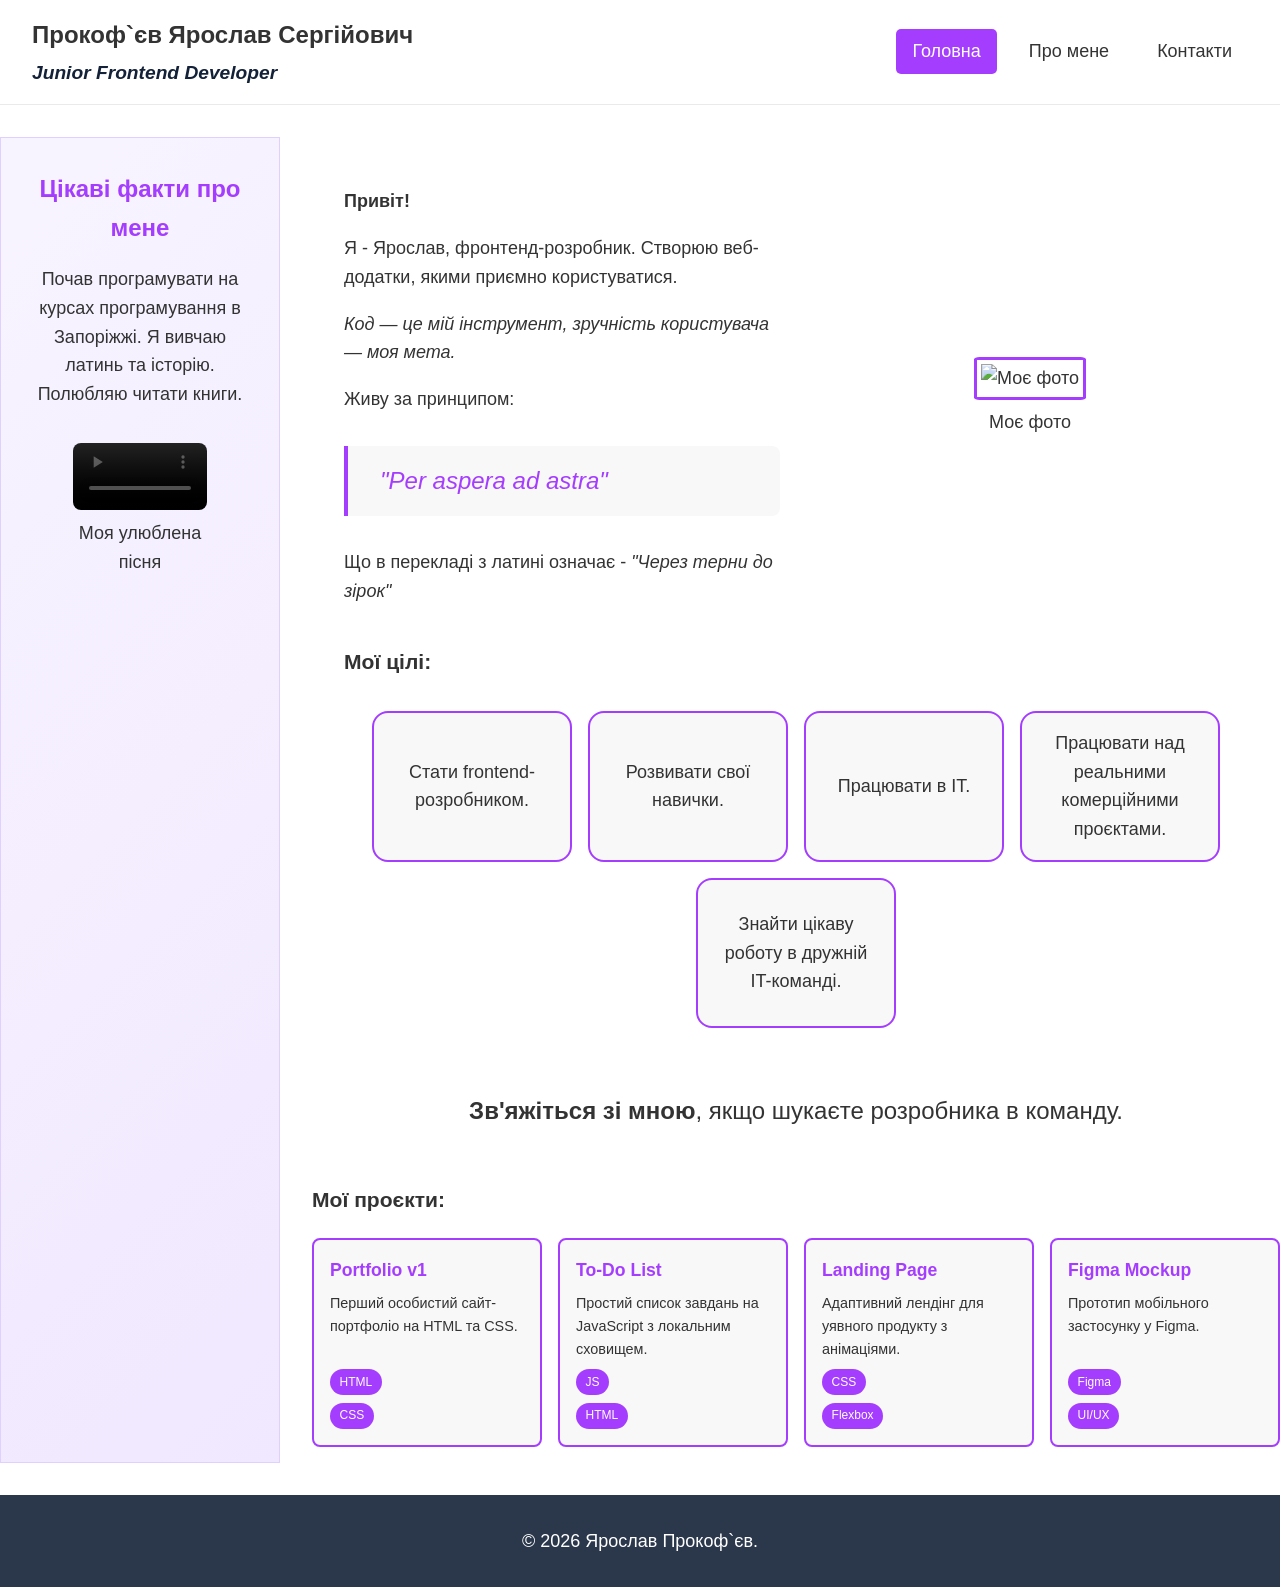
==== commit 850d8cc7: "feat: full lab 3" ====
--- a/index.html
+++ b/index.html
@@ -3,72 +3,112 @@
 <head>
     <meta charset="UTF-8">
     <meta name="viewport" content="width=device-width, initial-scale=1.0">
-    <title>Lab5 - Todo list</title>
+    <title>Головна сторінка — Портфоліо</title>
     <link rel="stylesheet" href="style.css">
 </head>
+<body>
 
-<body>
-    <div class="app-container">
-      <!-- Хедер -->
-        <div class="user-header">
-            <div class="user-info">
-                <div class="user-avatar"></div>
-                <div class="user-details">
-                    <h2 id="user-name"></h2>
-                    <p id="user-email"></p>
-                </div>
-            </div>
-            <div class="task-stats">
-                <span id="active-count">0</span> активних завдань
-            </div>
+<div class="page">
+    <header class="header-area">
+        <div class="header_info">
+            <h1>Прокоф`єв Ярослав Сергійович</h1>
+            <h2>Junior Frontend Developer</h2>
         </div>
 
-        <!-- Основний контент -->
-        <div class="main-content">
-            <!-- Форма нового завдання -->
-            <div class="add-task-section">
-                <h3>Створити завдання</h3>
-                <form id="task-form">
-                    <div class="input-group">
-                        <input type="text" id="task-input" placeholder="Наступне завдання..." autocomplete="off">
-                        <button type="submit" id="add-button" disabled>Додати завдання</button>
-                    </div>
-                </form>
-            </div>
+        <div class="hamburger-wrapper">
+            <input type="checkbox" id="menu-toggle" class="menu-toggle">
+            <label for="menu-toggle" class="hamburger">
+                <span></span>
+                <span></span>
+                <span></span>
+            </label>
 
-            <!-- Пошук та фільтр -->
-            <div class="search-filter-section">
-                <div class="search-box">
-                    <input type="text" id="search-input"  placeholder="Пошук завдання..."  autocomplete="off">
+            <ul class="nav-list">
+                <li><a href="index.html" class="active">Головна</a></li>
+                <li><a href="aboutme.html">Про мене</a></li>
+                <li><a href="contacts.html">Контакти</a></li>
+            </ul>
+        </div>
+    </header>
+
+    <main class="content">
+        <section class="home-page">
+            <div class="section-content">
+                <div class="text-content">
+                    <p><strong>Привіт!</strong></p> 
+                    <p>Я - Ярослав, фронтенд-розробник. Створюю веб-додатки, якими приємно користуватися.</p>
+                    <p><em>Код — це мій інструмент, зручність користувача — моя мета.</em></p>
+                    <p>Живу за принципом: </p>
+                    <blockquote>
+                        "Per aspera ad astra"
+                    </blockquote>
+                    <p>Що в перекладі з латині означає - <em>"Через терни до зірок"</em></p>
                 </div>
-                
-                <div class="filter-buttons">
-                    <button class="filter-btn active" data-filter="all">Усі</button>
-                    <button class="filter-btn" data-filter="active">Активні</button>
-                    <button class="filter-btn" data-filter="completed">Виконані</button>
+
+                <div class="image-content">
+                    <figure>
+                        <img src="images/avatar.png" alt="Моє фото">
+                        <figcaption>Моє фото</figcaption>
+                    </figure>
                 </div>
             </div>
 
-            <div id="loader" class="loader hidden">
-                <div class="spinner"></div>
-                <span>Завантаження</span>
+            <h3>Мої цілі:</h3>
+            <ol>
+                <li>Стати frontend-розробником.</li>
+                <li>Розвивати свої навички.</li>
+                <li>Працювати в IT.</li>
+                <li>Працювати над реальними комерційними проєктами.</li>
+                <li>Знайти цікаву роботу в дружній IT-команді.</li>
+            </ol>
+
+            <p id="contact_button"><strong>Зв'яжіться зі мною</strong>, якщо шукаєте розробника в команду.</p>
+        </section>
+        <h3>Мої проєкти:</h3>
+            <div class="projects-grid">
+                <div class="project-card">
+                    <h4>Portfolio v1</h4>
+                    <p>Перший особистий сайт-портфоліо на HTML та CSS.</p>
+                    <span class="project-card__tag">HTML</span>
+                    <span class="project-card__tag">CSS</span>
+                </div>
+            <div class="project-card">
+                <h4>To-Do List</h4>
+                <p>Простий список завдань на JavaScript з локальним сховищем.</p>
+                <span class="project-card__tag">JS</span>
+                <span class="project-card__tag">HTML</span>
             </div>
-
-            <!-- error -->
-            <div id="error-message" class="error-message hidden"></div>
-
-            <!-- Список завдань -->
-            <ul id="task-list" class="task-list">
-            </ul>
-
-            <!-- Порожній стан -->
-            <div id="empty-state" class="empty-state hidden">
-                <p>Немає завдань</p>
-                <small>Додайте нове завдання</small>
+            <div class="project-card">
+                <h4>Landing Page</h4>
+                <p>Адаптивний лендінг для уявного продукту з анімаціями.</p>
+                <span class="project-card__tag">CSS</span>
+                <span class="project-card__tag">Flexbox</span>
+            </div>
+            <div class="project-card">
+                <h4>Figma Mockup</h4>
+                <p>Прототип мобільного застосунку у Figma.</p>
+                <span class="project-card__tag">Figma</span>
+                <span class="project-card__tag">UI/UX</span>
             </div>
         </div>
-    </div>
+    </main>
 
-    <script src="script.js"></script>
+    <aside class="sidebar">
+        <h3>Цікаві факти про мене</h3>
+        <p>Почав програмувати на курсах програмування в Запоріжжі. Я вивчаю латинь та історію. Полюбляю читати книги.</p>
+        <figure>
+            <video controls>
+                <source src="video/Music_video.mp4" type="video/mp4">
+                Ваш браузер не підтримує відео.
+            </video>
+            <figcaption>Моя улюблена пісня</figcaption>
+        </figure>
+    </aside>
+
+    <footer class="footer-area">
+        <p>&copy; 2026 Ярослав Прокоф`єв.</p>
+    </footer>
+</div>
+
 </body>
 </html>
--- a/style.css
+++ b/style.css
@@ -1,335 +1,459 @@
-/* ===== Глобальні-начальні стилі ===== */
-* {
+:root {
+    --color-primary: #A53DFF;
+    --color-secondary: #2ecc71;
+    --color-bg: #ffffff;
+    --color-text: #333333;
+    --color-accent: #e74c3c;
+    --font-main: 'Montserrat', Arial, sans-serif;
+    --spacing-xs: 0.25rem;
+    --spacing-sm: 0.5rem;
+    --spacing-md: 1rem;
+    --spacing-lg: 2rem;
+    --spacing-xl: 4rem;
+    --border-radius: 8px;
+    --transition-speed: 0.3s;
+}
+
+*,
+*::before,
+*::after {
+    box-sizing: border-box;
+}
+
+body {
     margin: 0;
     padding: 0;
-    box-sizing: border-box;
-}
-
-/* ===== Тіло ===== */
-body {
-    background-color: #d5d6d8;
-    min-height: 100vh;
-    display: flex;
-    justify-content: center;
-    align-items: center;
-    font-family: 'Segoe UI', Tahoma, Geneva, sans-serif;
-    padding: 20px;
-}
-
-/* ===== Основа ===== */
-.app-container {
-    max-width: 750px;
-    width: 100%;
-    background: #ffffff;
-    border-radius: 28px;
-    overflow: hidden;
-}
-
-/* ===== Хедер ===== */
-.user-header {
-    background-color: #1e293b;
-    color: rgb(255, 255, 255);
-    padding: 24px 28px;
+    font-family: var(--font-main);
+    background-color: var(--color-bg);
+    color: var(--color-text);
+    font-size: clamp(0.95rem, 1.5vw, 1.125rem);
+    line-height: 1.6;
+}
+
+.page {
+    display: grid;
+    grid-template-areas: 
+        "header"
+        "content"
+        "sidebar"
+        "footer";
+    grid-template-columns: 1fr;
+    gap: var(--spacing-md);
+}
+
+.header-area {
+    grid-area: header;
+    background-color: var(--color-bg);
+    border-bottom: 1px solid #eaeaea;
     display: flex;
     justify-content: space-between;
     align-items: center;
+    padding: var(--spacing-md) var(--spacing-lg);
+    position: relative;
+}
+
+.header_info h1 {
+    font-size: clamp(1.2rem, 4vw, 1.5rem);
+    margin: 0;
+}
+
+.header_info h2 {
+    font-size: clamp(0.9rem, 3vw, 1.2rem);
+    font-style: italic;
+    margin: 0.2rem 0 0 0;
+    color: #132238;
+}
+
+.hamburger-wrapper {
+    position: relative;
+    display: flex;
+    align-items: center;
+}
+
+.menu-toggle {
+    display: none;
+}
+
+.hamburger {
+    display: none;
+    flex-direction: column;
+    gap: 5px;
+    cursor: pointer;
+    z-index: 1001;
+}
+
+.hamburger span {
+    width: 30px;
+    height: 3px;
+    background-color: var(--color-text);
+    transition: all var(--transition-speed) ease;
+}
+
+.nav-list {
+    display: flex;
+    list-style: none;
+    margin: 0;
+    padding: 0;
+    gap: var(--spacing-md);
+}
+
+.nav-list li a {
+    display: block;
+    padding: var(--spacing-sm) var(--spacing-md);
+    text-decoration: none;
+    color: var(--color-text);
+    transition: color var(--transition-speed) ease, border-color var(--transition-speed) ease;
+    border-bottom: 2px solid transparent;
+}
+
+.nav-list li a:hover {
+    color: var(--color-primary);
+    border-bottom-color: var(--color-primary);
+}
+
+.nav-list li a.active {
+    color: var(--color-bg);
+    background-color: var(--color-primary);
+    border-radius: 5px;
+    padding: 0.5rem 1rem;
+    border-bottom: none;
+}
+
+.content {
+    grid-area: content;
+}
+
+section {
+    padding: var(--spacing-lg);
+}
+
+section figure {
+    text-align: center;
+}
+
+section figure img {
+    display: block;
+    margin: 0 auto;
+}
+
+section figure figcaption {
+    text-align: center;
+    margin-top: var(--spacing-sm);
+}
+
+.home-page {
+    max-width: 1200px;
+    margin: 0 auto;
+}
+
+.section-content {
+    display: flex;
     flex-wrap: wrap;
-}
-
-.user-info {
-    display: flex;
     align-items: center;
-    gap: 15px;
-}
-
-.user-avatar {
-    width: 55px;
-    height: 55px;
-    background: rgba(255, 255, 255, 0.3);
-    border-radius: 50%;
+    gap: var(--spacing-lg);
+}
+
+.text-content {
+    flex: 1;
+    min-width: 250px;
+}
+
+.image-content {
+    flex: 1;
+    min-width: 250px;
+    text-align: center;
+    display: flex;
+    flex-direction: column;
+    align-items: center;
+}
+
+img {
+    max-width: 100%;
+    height: auto;
+    display: block;
+}
+
+figure img {
+    width: 100%;
+    max-width: 300px;
+    height: auto;
+    object-fit: cover;
+    border-radius: 5%;
+    border: 3px solid var(--color-primary);
+    padding: 0.25rem;
+    background-color: var(--color-bg);
+    transition: transform var(--transition-speed) ease, box-shadow var(--transition-speed) ease;
+}
+
+figure img:hover {
+    transform: translateY(-4px);
+    box-shadow: 0 8px 24px rgba(0, 0, 0, 0.15);
+}
+
+ol {
+    display: flex;
+    flex-wrap: wrap;
+    justify-content: center;
+    gap: var(--spacing-md);
+    list-style: none;
+    padding: 0;
+    margin: var(--spacing-lg) 0;
+}
+
+ol li {
+    background-color: rgb(248, 248, 248);
+    border: 2px solid var(--color-primary);
+    border-radius: 16px;
+    padding: var(--spacing-md);
+    width: 200px;
+    min-height: 150px;
     display: flex;
     align-items: center;
     justify-content: center;
-    font-size: 28px;
-}
-
-.user-details h2 {
-    font-size: 1.3rem;
-    font-weight: 600;
-    margin-bottom: 4px;
-}
-
-.user-details p {
-    font-size: 0.8rem;
-    opacity: 0.8;
-}
-
-.task-stats {
-    background: rgba(255, 255, 255, 0.15);
-    padding: 8px 18px;
-    border-radius: 40px;
+    text-align: center;
+    font-weight: 500;
+    transition: all var(--transition-speed) ease;
+}
+
+ol li:hover {
+    background-color: var(--color-primary);
+    color: var(--color-bg);
+    transform: translateY(-4px);
+    box-shadow: 0 8px 24px rgba(165, 61, 255, 0.3);
+}
+
+#contact_button {
+    display: block;
+    font-size: clamp(1rem, 2.5vw, 1.5rem);
+    text-align: center;
+    width: fit-content;
+    margin: var(--spacing-xl) auto 0 auto;
+}
+
+blockquote {
+    font-size: clamp(1.2rem, 3vw, 1.5rem);
+    font-style: italic;
+    color: var(--color-primary);
+    border-left: 4px solid var(--color-primary);
+    padding: var(--spacing-md) 0 var(--spacing-md) var(--spacing-lg);
+    margin: var(--spacing-lg) 0;
+    background-color: #f8f8f8;
+    border-radius: 0 var(--border-radius) var(--border-radius) 0;
+}
+
+.sidebar {
+    grid-area: sidebar;
+    background: linear-gradient(135deg, #f8f4ff 0%, #f0e8ff 100%);
+    padding: var(--spacing-lg);
+    text-align: center;
+    border: 1px solid #e0d0ff;
+}
+
+.sidebar h3 {
+    font-size: clamp(1.2rem, 2.5vw, 1.5rem);
+    font-weight: 700;
+    color: var(--color-primary);
+    margin: 0 0 var(--spacing-md) 0;
+}
+
+.sidebar video {
+    width: 100%;
+    max-width: 100%;
+    height: auto;
+    border-radius: var(--border-radius);
+    margin-top: var(--spacing-md);
+}
+
+.footer-area {
+    grid-area: footer;
+    background-color: #2B384C;
+    padding: var(--spacing-lg);
+    text-align: center;
+}
+
+.footer-area p {
+    margin: 0;
+    color: var(--color-bg);
+    transition: color var(--transition-speed) ease;
+}
+
+.footer-area p:hover {
+    color: var(--color-primary);
+}
+
+.projects-grid {
+    display: grid;
+    grid-template-columns: repeat(auto-fit, minmax(220px, 1fr));
+    gap: var(--spacing-md);
+    margin: var(--spacing-md) 0;
+}
+
+.project-card {
+    background-color: #f8f8f8;
+    border: 2px solid var(--color-primary);
+    border-radius: var(--border-radius);
+    padding: var(--spacing-md);
+    display: flex;
+    flex-direction: column;
+    gap: var(--spacing-sm);
+    transition: transform var(--transition-speed) ease,
+                box-shadow var(--transition-speed) ease;
+}
+
+.project-card:hover {
+    transform: translateY(-4px);
+    box-shadow: 0 8px 24px rgba(165, 61, 255, 0.2);
+}
+
+.project-card__icon {
+    font-size: 2rem;
+}
+
+.project-card h4 {
+    margin: 0;
+    font-size: 1.1rem;
+    color: var(--color-primary);
+}
+
+.project-card p {
+    margin: 0;
     font-size: 0.9rem;
-    font-weight: 500;
-    display: flex;
-    align-items: center;
-    justify-content: center;
-    height: 100%;
-}
-
-.task-stats span {
-    font-size: 1.5rem;
-    font-weight: bold;
-    margin-right: 10px;
-}
-
-.main-content {
-    padding: 28px;
-}
-
-/* ===== Секція додавання таска ===== */
-.add-task-section h3 {
-    color: #1e293b;
-    margin-bottom: 22px;
-    font-size: 1.4rem;
-    font-weight: 600;
-    text-align: center;
-}
-
-#task-form {
-    margin-bottom: 28px;
-}
-
-.input-group {
-    display: flex;
-    gap: 12px;
-}
-
-#task-input {
+    color: var(--color-text);
     flex: 1;
-    padding: 14px 18px;
-    border: 2px solid #ebe3e3;
-    border-radius: 14px;
-    font-size: 1rem;
-    outline: none;
-    font-family: inherit;
-}
-
-#task-input:focus {
-    border-color: #1e293b;
-}
-
-#add-button {
-    background: linear-gradient(135deg, #1e293b 0%, #3d3a44 100%);
+}
+
+.project-card__tag {
+    display: inline-block;
+    background-color: var(--color-primary);
+    color: var(--color-bg);
+    font-size: 0.75rem;
+    padding: 0.2rem 0.6rem;
+    border-radius: 20px;
+    margin-right: 0.25rem;
+    width: fit-content;
+}
+
+@media (max-width: 767px) {
+    .hamburger-wrapper {
+        display: flex;
+        justify-content: flex-end;
+    }
+
+    .hamburger {
+        display: flex;
+    }
+
+    .nav-list {
+        display: none;
+        flex-direction: column;
+        position: absolute;
+        top: 100%;
+        right: 0;
+        width: 220px;
+        background-color: var(--color-bg);
+        padding: var(--spacing-md);
+        gap: var(--spacing-sm);
+        box-shadow: 0 4px 10px rgba(0, 0, 0, 0.1);
+        border-radius: var(--border-radius);
+        z-index: 1000;
+    }
+
+    .menu-toggle:checked ~ .nav-list {
+        display: flex;
+    }
+}
+
+@media (min-width: 768px) {
+    .hamburger {
+        display: none;
+    }
+
+    .nav-list {
+        display: flex !important;
+        flex-direction: row;
+        gap: var(--spacing-md);
+        position: static;
+        width: auto;
+        background-color: transparent;
+        padding: 0;
+        box-shadow: none;
+    }
+
+    .hamburger-wrapper {
+        display: flex;
+        align-items: center;
+    }
+}
+
+@media (min-width: 1024px) {
+    .page {
+        grid-template-areas: 
+            "header header"
+            "sidebar content"
+            "footer footer";
+        grid-template-columns: 280px 1fr;
+        gap: var(--spacing-lg);
+        max-width: 1400px;
+        margin: 0 auto;
+    }
+}
+
+@keyframes fadeIn {
+    from {
+        opacity: 0;
+        transform: translateY(20px);
+    }
+    to {
+        opacity: 1;
+        transform: translateY(0);
+    }
+}
+
+section {
+    animation: fadeIn 0.6s ease forwards;
+}
+
+table {
+    width: 100%;
+    border-collapse: collapse;
+    margin: 1.5rem 0;
+}
+
+th, td {
+    border: 1px solid #e0d0ff;
+    padding: 1rem;
+}
+
+th {
+    background-color: var(--color-primary);
     color: white;
+}
+
+form {
+    max-width: 900px;
+    margin: 0 auto;
+    padding: var(--spacing-lg);
+}
+
+input, select, textarea {
+    width: 100%;
+    padding: 0.9rem;
+    border: 1px solid #e0d0ff;
+    border-radius: 12px;
+    font-family: var(--font-main);
+}
+
+button[type="submit"] {
+    background-color: var(--color-primary);
+    color: white;
+    padding: 1rem 2rem;
     border: none;
-    padding: 0 28px;
-    border-radius: 14px;
-    font-size: 1rem;
-    font-weight: 600;
+    border-radius: 12px;
     cursor: pointer;
-    font-family: inherit;
-}
-
-#add-button:disabled {
-    opacity: 0.5;
-    cursor: not-allowed;
-    transform: none;
-}
-
-/* ===== Пошук ===== */
-.search-filter-section {
-    margin-bottom: 28px;
-}
-
-.search-box {
-    position: relative;
-    margin-bottom: 20px;
-}
-
-#search-input {
-    width: 100%;
-    padding: 12px 0px 12px 18px;
-    border: 2px solid #ebe3e3;
-    border-radius: 14px;
-    font-size: 0.95rem;
-    outline: none;
-    font-family: inherit;
-}
-
-#search-input:focus {
-    border-color: #1e293b;
-}
-
-.search-icon {
-    position: absolute;
-    left: 16px;
-    top: 50%;
-    transform: translateY(-50%);
-    font-size: 1.1rem;
-}
-
-.filter-buttons {
-    display: flex;
-    gap: 14px;
-    flex-wrap: wrap;
-}
-
-.filter-btn {
-    background: #c7cacc;
-    border: none;
-    padding: 8px 20px;
-    border-radius: 40px;
-    font-size: 0.9rem;
-    font-weight: 500;
-    cursor: pointer;
-    font-family: inherit;
-    color: #475569;
-}
-
-.filter-btn:hover {
-    background: #e2e8f0;
-    transform: translateY(-1px);
-}
-
-.filter-btn.active {
-    background: linear-gradient(135deg, #1e293b 0%, #3d3a44 100%);
-    color: white;
-}
-
-/* ===== Спінер ===== */
-.loader {
-    display: flex;
-    flex-direction: column;
-    align-items: center;
-    justify-content: center;
-    padding: 40px;
-    gap: 12px;
-}
-
-.spinner {
-    width: 40px;
-    height: 40px;
-    border: 4px solid #e2e8f0;
-    border-top-color: #6781f5;
-    border-radius: 50%;
-    animation: spin 0.8s linear;
-}
-
-@keyframes spin {
-    to {
-        transform: rotate(360deg);
-    }
-}
-
-.loader span {
-    color: #64748b;
-    font-size: 0.9rem;
-}
-
-.hidden {
-    display: none;
-}
-
-/* ===== Помилка ===== */
-.error-message {
-    background: #fee2e2;
-    color: #000000;
-    padding: 12px 16px;
-    border-radius: 12px;
-    margin-bottom: 20px;
-    font-size: 0.9rem;
-    border-left: 5px solid #ec0b0b;
-}
-
-/* ===== Лист задач ===== */
-.task-list {
-    list-style: none;
-    margin-top: 10px;
-}
-
-.task-item {
-    background: #f8fafc;
-    border-radius: 16px;
-    padding: 14px 18px;
-    margin-bottom: 10px;
-    display: flex;
-    align-items: center;
-    gap: 14px;
-    border: 1px solid #e2e8f0;
-}
-
-.task-item:hover {
-    background: #f1f5f9;
-    transform: translateX(6px);
-    border-color: #cbd5e1;
-}
-
-/* Виконане завдання */
-.task-item.completed {
-    background: #f1f5f9;
-    opacity: 0.75;
-}
-
-.task-item.completed .task-title {
-    text-decoration: line-through;
-    color: #94a3b8;
-}
-
-/* Чекбокс */
-.task-checkbox {
-    width: 22px;
-    height: 22px;
-    cursor: pointer;
-    accent-color: #6781f5;
-}
-
-/* Текст завдання */
-.task-title {
-    flex: 1;
-    font-size: 1rem;
-    color: #1e293b;
-    word-break: break-word;
-}
-
-/* Кнопка видалення */
-.task-delete {
-    background: #fee2e2;
-    border: none;
-    color: #ec0b0b;
-    padding: 8px 16px;
-    border-radius: 12px;
-    font-size: 0.8rem;
-    font-weight: 600;
-    cursor: pointer;
-    font-family: inherit;
-}
-
-.task-delete:hover {
-    background: #dc2626;
-    color: white;
-    transform: scale(1.05);
-}
-
-.empty-state {
-    text-align: center;
-    padding: 50px 20px;
-    color: #000000;
-}
-
-.empty-icon {
-    font-size: 60px;
-    display: block;
-    margin-bottom: 16px;
-    opacity: 0.6;
-}
-
-.empty-state p {
-    font-size: 1.1rem;
-    font-weight: 500;
-    margin-bottom: 8px;
-    color: #000000;
-}
-
-.empty-state small {
-    font-size: 0.85rem;
-}
+    transition: background-color var(--transition-speed) ease;
+}
+
+button[type="submit"]:hover {
+    background-color: #7a2bc4;
+}
+
